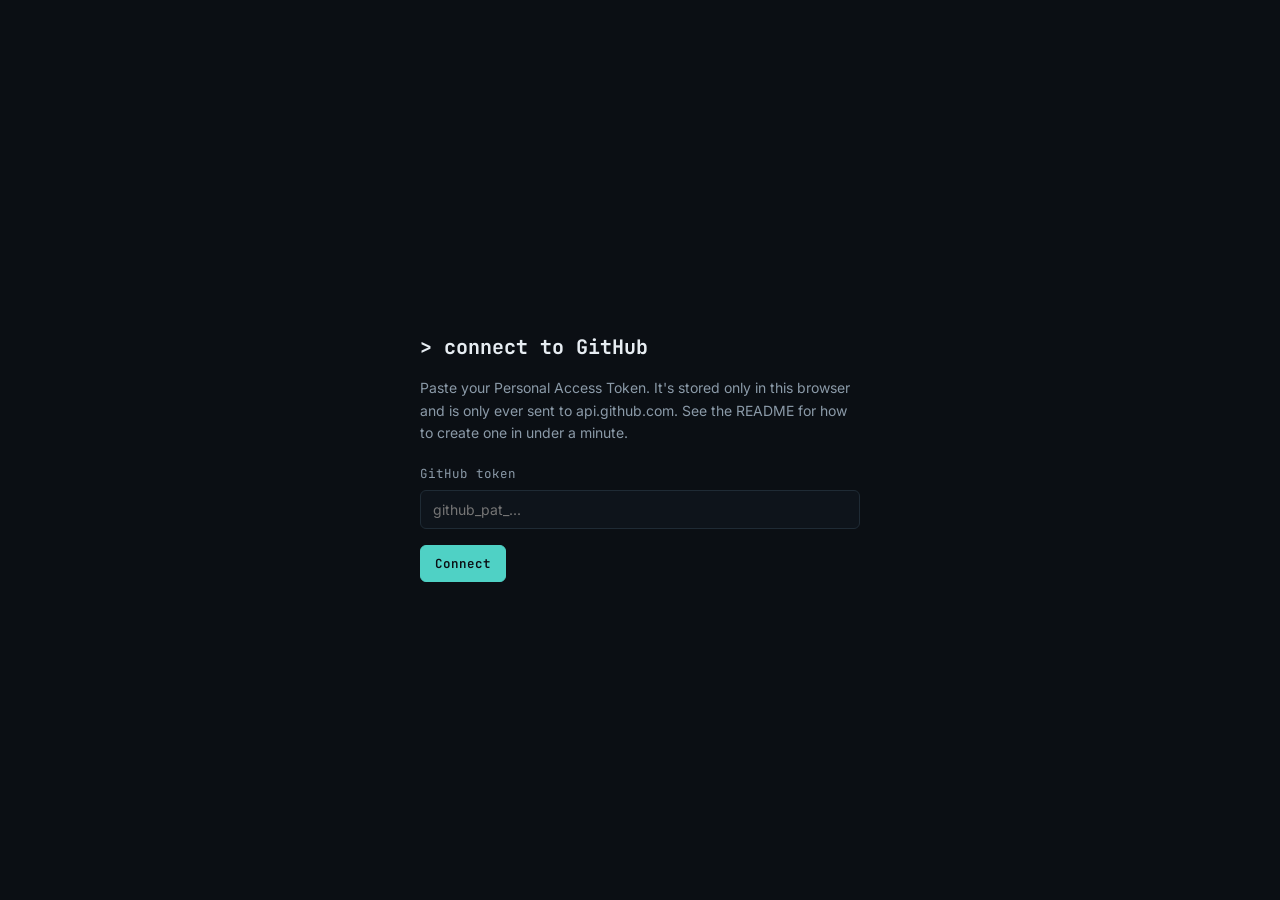
==== editor.html @ ce43185f "Add files via upload" ====
<!DOCTYPE html>
<html lang="en">
<head>
<meta charset="UTF-8">
<meta name="viewport" content="width=device-width, initial-scale=1.0">
<title>Editor — Portfolio</title>
<meta name="robots" content="noindex, nofollow">
<link rel="stylesheet" href="assets/css/themes.css">
<link rel="stylesheet" href="assets/css/style.css">
</head>
<body>

<div class="editor-bar" id="editor-bar" style="display:none;">
  <div class="left">
    <strong>editor mode</strong>
    <span class="status-pill saved" id="status-pill">saved</span>
  </div>
  <div class="right">
    <button class="btn" id="preview-btn">Preview</button>
    <button class="btn" id="save-btn">Save Changes</button>
    <button class="btn primary" id="deploy-btn">Deploy</button>
    <button class="btn" id="logout-btn" title="Disconnect GitHub">⏻</button>
  </div>
</div>

<div id="gate" class="gate" style="display:none;"></div>
<div id="root" style="display:none;"></div>

<script src="assets/js/config.js"></script>
<script src="assets/js/github.js"></script>
<script src="assets/js/render.js"></script>
<script src="assets/js/editor.js"></script>
</body>
</html>
---- assets/css/themes.css ----
/* ===========================================================
   THEMES — each theme is just a set of CSS variables.
   To add a new template later, add a new [data-theme="..."] block
   here — the HTML/layout never has to change.
   =========================================================== */

:root,
[data-theme="console-teal"] {
  --bg:        #0b0f14;
  --panel:     #111820;
  --panel-2:   #0e141b;
  --line:      #1f2b35;
  --text:      #e7edf2;
  --muted:     #8b9aa8;
  --accent:    #4fd1c5;
  --accent-2:  #f0b429;
  --danger:    #ef6a6a;
  --font-mono: 'JetBrains Mono', ui-monospace, SFMono-Regular, Menlo, monospace;
  --font-sans: 'Inter', -apple-system, BlinkMacSystemFont, 'Segoe UI', sans-serif;
}

[data-theme="console-amber"] {
  --bg:        #0c0a08;
  --panel:     #161109;
  --panel-2:   #120e08;
  --line:      #2c2013;
  --text:      #f3ece0;
  --muted:     #a89a84;
  --accent:    #f0b429;
  --accent-2:  #4fd1c5;
  --danger:    #ef6a6a;
  --font-mono: 'JetBrains Mono', ui-monospace, SFMono-Regular, Menlo, monospace;
  --font-sans: 'Inter', -apple-system, BlinkMacSystemFont, 'Segoe UI', sans-serif;
}

[data-theme="daylight-slate"] {
  --bg:        #f5f6f8;
  --panel:     #ffffff;
  --panel-2:   #eef1f4;
  --line:      #dde2e7;
  --text:      #1a2027;
  --muted:     #5b6672;
  --accent:    #0e7c86;
  --accent-2:  #c2540a;
  --danger:    #c0392b;
  --font-mono: 'JetBrains Mono', ui-monospace, SFMono-Regular, Menlo, monospace;
  --font-sans: 'Inter', -apple-system, BlinkMacSystemFont, 'Segoe UI', sans-serif;
}
---- assets/css/style.css ----
@import url('https://fonts.googleapis.com/css2?family=Inter:wght@400;500;600&family=JetBrains+Mono:wght@400;500;700&display=swap');

* { box-sizing: border-box; }
html { scroll-behavior: smooth; }
body {
  margin: 0;
  background: var(--bg);
  color: var(--text);
  font-family: var(--font-sans);
  font-size: 16px;
  line-height: 1.6;
  -webkit-font-smoothing: antialiased;
}
::selection { background: var(--accent); color: var(--bg); }
a { color: var(--accent); text-decoration: none; }
a:hover { text-decoration: underline; }
img { max-width: 100%; display: block; }
button { font-family: inherit; }

.blink { animation: blink 1.1s steps(1) infinite; }
@keyframes blink { 50% { opacity: 0; } }
@media (prefers-reduced-motion: reduce) {
  .blink { animation: none; }
  html { scroll-behavior: auto; }
}

/* ---------- shell ---------- */
.app-shell {
  display: grid;
  grid-template-columns: 280px 1fr;
  min-height: 100vh;
}
@media (max-width: 860px) {
  .app-shell { grid-template-columns: 1fr; }
}

/* ---------- sidebar ---------- */
.sidebar {
  position: sticky;
  top: 0;
  height: 100vh;
  padding: 32px 24px;
  border-right: 1px solid var(--line);
  background: var(--panel-2);
  display: flex;
  flex-direction: column;
  gap: 28px;
  overflow-y: auto;
}
@media (max-width: 860px) {
  .sidebar { position: relative; height: auto; border-right: none; border-bottom: 1px solid var(--line); }
}

.identity { display: flex; align-items: center; gap: 14px; }
.avatar-wrap {
  position: relative;
  width: 56px; height: 56px;
  border-radius: 10px;
  overflow: hidden;
  border: 1px solid var(--line);
  background: var(--panel);
  flex: none;
}
.avatar-wrap img { width: 100%; height: 100%; object-fit: cover; }
.identity-text .name { font-weight: 600; font-size: 15px; }
.identity-text .role { color: var(--muted); font-size: 12.5px; font-family: var(--font-mono); }

.status-line {
  font-family: var(--font-mono);
  font-size: 12px;
  color: var(--accent);
  display: flex;
  align-items: center;
  gap: 6px;
}
.status-dot { width: 6px; height: 6px; border-radius: 50%; background: var(--accent); }

.nav-tree { display: flex; flex-direction: column; gap: 2px; font-family: var(--font-mono); font-size: 13.5px; }
.nav-tree a {
  color: var(--muted);
  padding: 7px 10px;
  border-radius: 6px;
  display: flex;
  align-items: center;
  justify-content: space-between;
  gap: 8px;
}
.nav-tree a:hover { color: var(--text); background: var(--panel); text-decoration: none; }
.nav-tree a.active { color: var(--accent); background: var(--panel); }

.sidebar-contact { display: flex; flex-direction: column; gap: 6px; font-size: 13px; color: var(--muted); margin-top: auto; }
.sidebar-contact a { color: var(--muted); }
.sidebar-contact a:hover { color: var(--accent); }

.theme-picker { display: flex; gap: 8px; align-items: center; font-family: var(--font-mono); font-size: 11px; color: var(--muted); }
.theme-picker button {
  width: 18px; height: 18px; border-radius: 50%; border: 2px solid var(--line); cursor: pointer; padding: 0;
}
.theme-picker button[data-theme-btn="console-teal"] { background: #4fd1c5; }
.theme-picker button[data-theme-btn="console-amber"] { background: #f0b429; }
.theme-picker button[data-theme-btn="daylight-slate"] { background: #eef1f4; }
.theme-picker button.active { border-color: var(--text); }

/* ---------- main ---------- */
main { padding: 56px 48px 100px; max-width: 900px; }
@media (max-width: 860px) { main { padding: 36px 20px 80px; } }

.hero { margin-bottom: 72px; }
.boot { font-family: var(--font-mono); font-size: 13px; color: var(--muted); margin-bottom: 18px; min-height: 60px; }
.boot .line { display: block; }
.boot .prompt { color: var(--accent); }
.hero h1 {
  font-family: var(--font-mono);
  font-size: clamp(28px, 4vw, 40px);
  font-weight: 700;
  margin: 0 0 14px;
  letter-spacing: -0.01em;
}
.hero .summary { color: var(--muted); max-width: 62ch; font-size: 16.5px; }

section.block { margin-bottom: 64px; scroll-margin-top: 24px; position: relative; }
section.block h2 {
  font-family: var(--font-mono);
  font-size: 20px;
  color: var(--text);
  margin: 0 0 22px;
  padding-bottom: 10px;
  border-bottom: 1px solid var(--line);
  display: flex;
  align-items: center;
  justify-content: space-between;
}
section.block h2 .path { color: var(--accent); }

/* ---------- skills ---------- */
.skill-group { margin-bottom: 18px; }
.skill-group .cat { font-family: var(--font-mono); font-size: 12.5px; color: var(--muted); margin-bottom: 8px; }
.tag-row { display: flex; flex-wrap: wrap; gap: 8px; }
.tag {
  font-family: var(--font-mono);
  font-size: 12.5px;
  padding: 5px 10px;
  border: 1px solid var(--line);
  border-radius: 5px;
  color: var(--text);
  background: var(--panel);
}

/* ---------- experience ---------- */
.entry {
  position: relative;
  padding: 20px 22px;
  border: 1px solid var(--line);
  border-left: 2px solid var(--accent);
  border-radius: 8px;
  background: var(--panel);
  margin-bottom: 18px;
}
.entry-head { display: flex; justify-content: space-between; gap: 16px; flex-wrap: wrap; margin-bottom: 10px; }
.entry-head .org { font-weight: 600; font-size: 15.5px; }
.entry-head .title { color: var(--accent); font-size: 13.5px; font-family: var(--font-mono); }
.entry-head .dates { color: var(--muted); font-size: 12.5px; font-family: var(--font-mono); white-space: nowrap; }
.entry ul { margin: 0; padding-left: 0; list-style: none; }
.entry li { position: relative; padding-left: 18px; margin-bottom: 8px; color: var(--muted); font-size: 14.5px; }
.entry li::before { content: "›"; position: absolute; left: 0; color: var(--accent); font-family: var(--font-mono); }

/* ---------- projects ---------- */
.project-grid { display: grid; grid-template-columns: repeat(auto-fill, minmax(240px, 1fr)); gap: 16px; }
.project-card {
  border: 1px solid var(--line);
  border-radius: 8px;
  background: var(--panel);
  overflow: hidden;
  position: relative;
  display: flex;
  flex-direction: column;
}
.project-card .thumb { aspect-ratio: 16/9; background: var(--panel-2); display: flex; align-items: center; justify-content: center; color: var(--muted); font-family: var(--font-mono); font-size: 12px; }
.project-card .thumb img { width: 100%; height: 100%; object-fit: cover; }
.project-card .body { padding: 14px 16px 16px; }
.project-card .p-title { font-weight: 600; font-size: 14.5px; margin-bottom: 6px; }
.project-card .p-desc { color: var(--muted); font-size: 13.5px; margin-bottom: 10px; }
.project-card .p-link { font-family: var(--font-mono); font-size: 12.5px; }
.empty-state {
  border: 1px dashed var(--line);
  border-radius: 8px;
  padding: 32px 20px;
  text-align: center;
  color: var(--muted);
  font-family: var(--font-mono);
  font-size: 13.5px;
}

/* ---------- certifications / education ---------- */
.badge-row { display: flex; flex-wrap: wrap; gap: 10px; }
.badge {
  border: 1px solid var(--line);
  background: var(--panel);
  padding: 10px 14px;
  border-radius: 8px;
  font-size: 13.5px;
  display: flex;
  align-items: center;
  gap: 8px;
}
.badge .dot { width: 6px; height: 6px; border-radius: 50%; background: var(--accent-2); }

.edu-item { padding: 14px 0; border-bottom: 1px solid var(--line); }
.edu-item:last-child { border-bottom: none; }
.edu-item .school { font-weight: 600; font-size: 14.5px; }
.edu-item .degree { color: var(--muted); font-size: 13.5px; }
.edu-item .years { font-family: var(--font-mono); font-size: 12px; color: var(--muted); }

/* ---------- contact / footer ---------- */
.contact-block { display: flex; flex-wrap: wrap; gap: 14px; }
.contact-pill {
  border: 1px solid var(--line);
  border-radius: 8px;
  padding: 12px 16px;
  font-size: 13.5px;
  background: var(--panel);
  display: flex;
  align-items: center;
  gap: 10px;
}
footer { padding: 30px 48px; color: var(--muted); font-size: 12.5px; font-family: var(--font-mono); border-top: 1px solid var(--line); }

/* =========================================================
   EDIT MODE — only present on editor.html
   ========================================================= */
[data-editable="true"] .editable-target { position: relative; }

.edit-fab {
  position: absolute;
  top: -10px;
  right: -10px;
  width: 30px; height: 30px;
  border-radius: 50%;
  border: 1px solid var(--line);
  background: var(--panel);
  color: var(--accent);
  display: flex; align-items: center; justify-content: center;
  cursor: pointer;
  font-size: 16px;
  line-height: 1;
  z-index: 5;
  box-shadow: 0 2px 8px rgba(0,0,0,0.35);
}
.edit-fab:hover { background: var(--accent); color: var(--bg); }

.section-add-btn {
  position: absolute;
  top: 0; right: 0;
  width: 26px; height: 26px;
  border-radius: 6px;
  border: 1px solid var(--line);
  background: var(--panel);
  color: var(--accent);
  cursor: pointer;
  font-size: 15px;
}
.section-add-btn:hover { background: var(--accent); color: var(--bg); }

.avatar-wrap .edit-fab { top: auto; bottom: -6px; right: -6px; width: 24px; height: 24px; font-size: 12px; }

.add-section-row { display: flex; justify-content: center; margin: 40px 0; }
.add-section-btn {
  font-family: var(--font-mono);
  font-size: 13px;
  color: var(--accent);
  background: var(--panel);
  border: 1px dashed var(--accent);
  border-radius: 8px;
  padding: 12px 20px;
  cursor: pointer;
}
.add-section-btn:hover { background: var(--accent); color: var(--bg); }

/* editor top bar */
.editor-bar {
  position: sticky; top: 0; z-index: 20;
  display: flex; align-items: center; justify-content: space-between;
  gap: 12px;
  padding: 12px 20px;
  background: var(--panel-2);
  border-bottom: 1px solid var(--line);
  font-family: var(--font-mono);
  font-size: 13px;
}
.editor-bar .left { display: flex; align-items: center; gap: 10px; color: var(--muted); }
.editor-bar .right { display: flex; align-items: center; gap: 10px; }
.btn {
  font-family: var(--font-mono);
  font-size: 12.5px;
  padding: 9px 14px;
  border-radius: 6px;
  border: 1px solid var(--line);
  background: var(--panel);
  color: var(--text);
  cursor: pointer;
}
.btn:hover { border-color: var(--accent); color: var(--accent); }
.btn.primary { background: var(--accent); color: var(--bg); border-color: var(--accent); font-weight: 600; }
.btn.primary:hover { opacity: 0.85; }
.btn.danger { border-color: var(--danger); color: var(--danger); }
.btn:disabled { opacity: 0.5; cursor: not-allowed; }
.status-pill { font-size: 11.5px; padding: 4px 9px; border-radius: 20px; border: 1px solid var(--line); color: var(--muted); }
.status-pill.saved { color: var(--accent); border-color: var(--accent); }
.status-pill.dirty { color: var(--accent-2); border-color: var(--accent-2); }

/* modal */
.modal-overlay {
  position: fixed; inset: 0; background: rgba(0,0,0,0.6);
  display: flex; align-items: center; justify-content: center;
  z-index: 100; padding: 20px;
}
.modal {
  background: var(--panel); border: 1px solid var(--line); border-radius: 12px;
  width: 100%; max-width: 520px; max-height: 86vh; overflow-y: auto;
  padding: 26px;
}
.modal h3 { font-family: var(--font-mono); font-size: 16px; margin: 0 0 18px; }
.field { margin-bottom: 14px; }
.field label { display: block; font-size: 12.5px; color: var(--muted); margin-bottom: 6px; font-family: var(--font-mono); }
.field input, .field textarea, .field select {
  width: 100%; padding: 10px 12px; border-radius: 6px; border: 1px solid var(--line);
  background: var(--panel-2); color: var(--text); font-family: var(--font-sans); font-size: 14px;
}
.field textarea { min-height: 90px; resize: vertical; }
.modal-actions { display: flex; justify-content: flex-end; gap: 10px; margin-top: 18px; }
.bullet-row { display: flex; gap: 8px; margin-bottom: 8px; }
.bullet-row input { flex: 1; }
.bullet-row button { flex: none; }
.small-add { font-family: var(--font-mono); font-size: 12px; color: var(--accent); background: none; border: 1px dashed var(--line); border-radius: 6px; padding: 6px 10px; cursor: pointer; }

/* token gate */
.gate {
  min-height: 100vh; display: flex; align-items: center; justify-content: center; padding: 24px;
}
.gate-box { max-width: 440px; width: 100%; }
.gate-box h1 { font-family: var(--font-mono); font-size: 20px; margin-bottom: 8px; }
.gate-box p { color: var(--muted); font-size: 14px; margin-bottom: 20px; }
.gate-box .field { margin-bottom: 16px; }
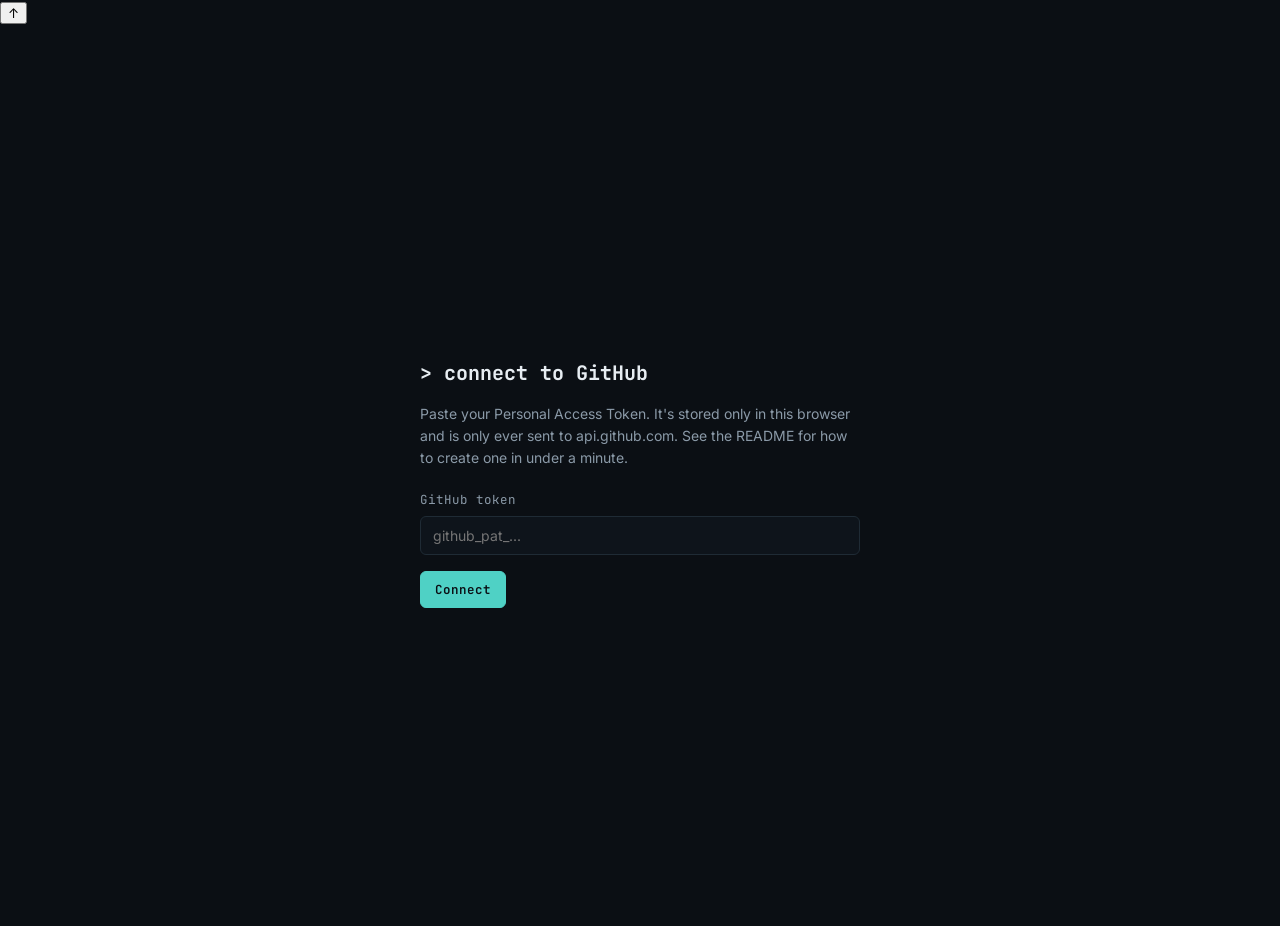
==== commit 53417e44: "Add files via upload" ====
--- a/editor.html
+++ b/editor.html
@@ -23,6 +23,8 @@
   </div>
 </div>
 
+<div id="scroll-progress"></div>
+<button id="back-to-top" aria-label="Back to top">↑</button>
 <div id="gate" class="gate" style="display:none;"></div>
 <div id="root" style="display:none;"></div>
 
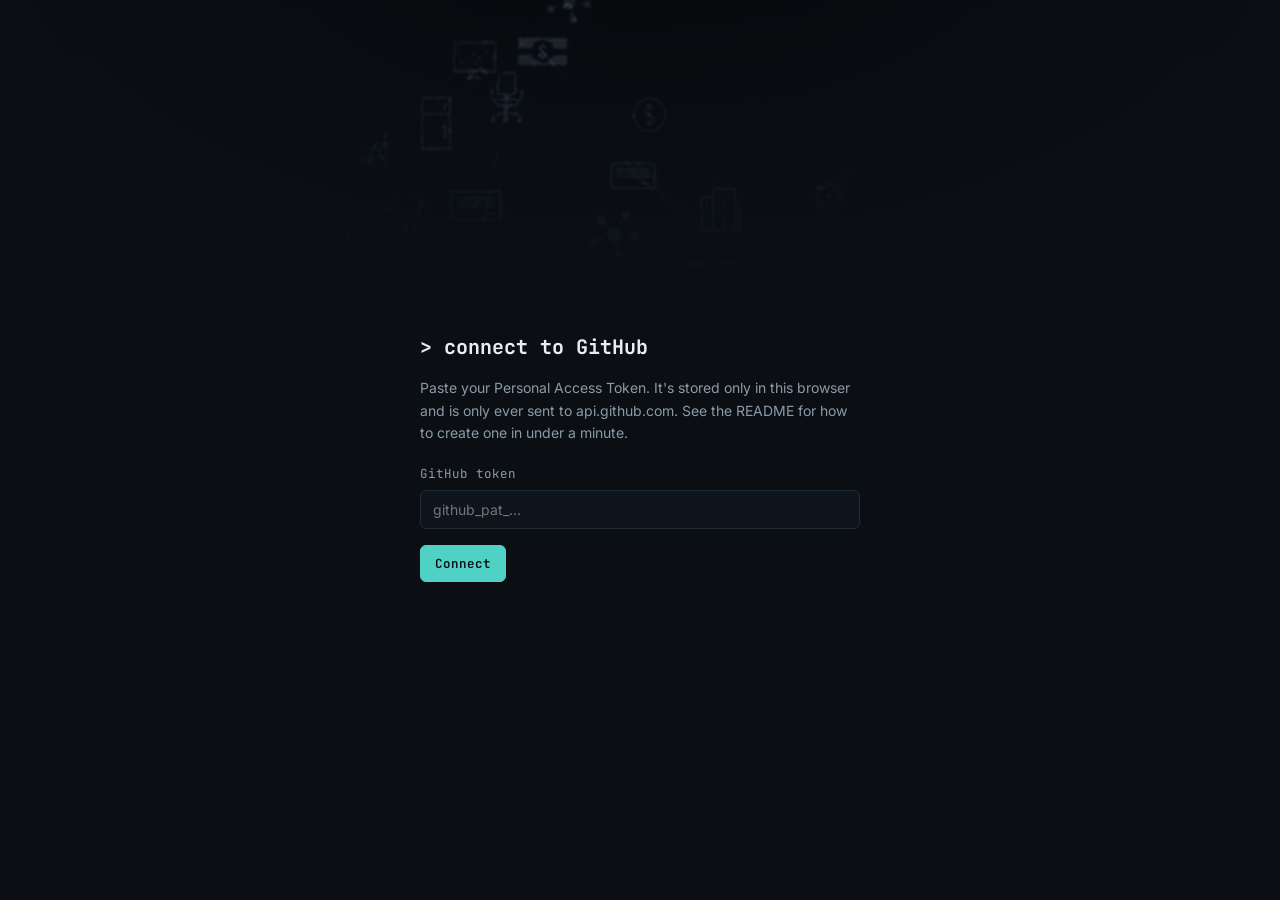
==== commit ab6d5fc9: "Add files via upload" ====
--- a/editor.html
+++ b/editor.html
@@ -9,6 +9,11 @@
 <link rel="stylesheet" href="assets/css/style.css">
 </head>
 <body>
+<video class="site-bg" autoplay muted loop playsinline>
+  <source src="assets/media/back.webm" type="video/webm">
+  <source src="assets/media/back.mp4" type="video/mp4">
+</video>
+<div class="site-bg-overlay"></div>
 
 <div class="editor-bar" id="editor-bar" style="display:none;">
   <div class="left">
@@ -24,6 +29,8 @@
 </div>
 
 <div id="scroll-progress"></div>
+<button id="menu-toggle" aria-label="Open menu">☰</button>
+<div id="sidebar-backdrop"></div>
 <button id="back-to-top" aria-label="Back to top">↑</button>
 <div id="gate" class="gate" style="display:none;"></div>
 <div id="root" style="display:none;"></div>
--- a/assets/css/style.css
+++ b/assets/css/style.css
@@ -4,13 +4,26 @@
 html { scroll-behavior: smooth; }
 body {
   margin: 0;
-  background: var(--bg);
+  background: transparent;
   color: var(--text);
   font-family: var(--font-sans);
   font-size: 16px;
   line-height: 1.6;
   -webkit-font-smoothing: antialiased;
 }
+html { background: var(--bg); }
+
+/* ---------- space background ---------- */
+.site-bg {
+  position: fixed; inset: 0; width: 100%; height: 100%;
+  object-fit: cover; z-index: -2; filter: brightness(0.6) saturate(1.15);
+}
+.site-bg-overlay {
+  position: fixed; inset: 0; z-index: -1; pointer-events: none;
+  background:
+    radial-gradient(ellipse 80% 60% at 50% -10%, transparent, var(--bg) 70%),
+    linear-gradient(180deg, color-mix(in srgb, var(--bg) 55%, transparent) 0%, var(--bg) 85%);
+}
 ::selection { background: var(--accent); color: var(--bg); }
 a { color: var(--accent); text-decoration: none; }
 a:hover { text-decoration: underline; }
@@ -23,6 +36,44 @@
   .blink { animation: none; }
   html { scroll-behavior: auto; }
 }
+
+.icon { width: 16px; height: 16px; flex: none; }
+
+/* ---------- scroll progress + back to top ---------- */
+#scroll-progress {
+  position: fixed; top: 0; left: 0; height: 3px; width: 0%;
+  background: var(--accent); z-index: 200; transition: width 0.1s linear;
+}
+#back-to-top {
+  position: fixed; bottom: 24px; right: 24px; width: 42px; height: 42px;
+  border-radius: 50%; border: 1px solid var(--line); background: var(--panel);
+  color: var(--accent); font-size: 18px; cursor: pointer;
+  opacity: 0; pointer-events: none; transform: translateY(10px);
+  transition: opacity 0.25s ease, transform 0.25s ease, background 0.2s;
+  z-index: 150; box-shadow: 0 4px 14px rgba(0,0,0,0.35);
+}
+#back-to-top.show { opacity: 1; pointer-events: auto; transform: translateY(0); }
+#back-to-top:hover { background: var(--accent); color: var(--bg); }
+@media (prefers-reduced-motion: reduce) { #back-to-top { transition: opacity 0.1s; } }
+
+/* ---------- scroll reveal ---------- */
+.reveal { opacity: 0; transform: translateY(18px); transition: opacity 0.6s ease, transform 0.6s ease; }
+.reveal.in-view { opacity: 1; transform: translateY(0); }
+@media (prefers-reduced-motion: reduce) { .reveal { transition: none; opacity: 1; transform: none; } }
+
+/* ---------- hover lift / glow ---------- */
+.entry, .project-card, .badge {
+  transition: transform 0.2s ease, box-shadow 0.2s ease, border-color 0.2s ease;
+}
+.entry:hover, .project-card:hover, .badge:hover {
+  transform: translateY(-3px);
+  border-color: var(--accent);
+  box-shadow: 0 10px 26px -12px color-mix(in srgb, var(--accent) 55%, transparent);
+}
+.tag { transition: transform 0.15s ease, border-color 0.15s ease, color 0.15s ease; }
+.tag:hover { transform: translateY(-2px); border-color: var(--accent); color: var(--accent); }
+.nav-tree a { transition: color 0.15s ease, background 0.15s ease, padding-left 0.15s ease; }
+.nav-tree a:hover { padding-left: 14px; }
 
 /* ---------- shell ---------- */
 .app-shell {
@@ -47,8 +98,30 @@
   gap: 28px;
   overflow-y: auto;
 }
+#menu-toggle {
+  display: none;
+  position: fixed; top: 14px; left: 14px; z-index: 210;
+  width: 42px; height: 42px; align-items: center; justify-content: center;
+  border-radius: 8px; border: 1px solid var(--line); background: var(--panel);
+  color: var(--accent); font-size: 19px; cursor: pointer;
+}
+#sidebar-backdrop {
+  display: none;
+  position: fixed; inset: 0; background: rgba(0,0,0,0.55);
+  z-index: 199; opacity: 0; pointer-events: none; transition: opacity 0.25s ease;
+}
+#sidebar-backdrop.show { opacity: 1; pointer-events: auto; }
 @media (max-width: 860px) {
-  .sidebar { position: relative; height: auto; border-right: none; border-bottom: 1px solid var(--line); }
+  .app-shell { grid-template-columns: 1fr; }
+  #menu-toggle { display: flex; }
+  #sidebar-backdrop { display: block; }
+  .sidebar {
+    position: fixed; top: 0; left: 0; height: 100vh; width: 80%; max-width: 300px;
+    transform: translateX(-100%); transition: transform 0.28s ease;
+    z-index: 200; box-shadow: 20px 0 45px rgba(0,0,0,0.45);
+  }
+  .sidebar.open { transform: translateX(0); }
+  main { padding-top: 84px; }
 }
 
 .identity { display: flex; align-items: center; gap: 14px; }
@@ -103,9 +176,17 @@
 
 /* ---------- main ---------- */
 main { padding: 56px 48px 100px; max-width: 900px; }
-@media (max-width: 860px) { main { padding: 36px 20px 80px; } }
-
-.hero { margin-bottom: 72px; }
+@media (max-width: 860px) { main { padding: 84px 20px 80px; } }
+
+.hero { margin-bottom: 72px; position: relative; }
+.hero-art { position: absolute; top: -20px; right: -10px; width: 280px; height: auto; opacity: 0.35; pointer-events: none; z-index: -1; }
+.hero-art .net-node { fill: var(--accent); }
+.hero-art .net-edge { stroke: var(--accent); stroke-width: 0.6; opacity: 0.5; }
+.hero-art .net-node:nth-child(odd) { animation: pulse-node 3.4s ease-in-out infinite; }
+.hero-art .net-node:nth-child(even) { animation: pulse-node 3.4s ease-in-out infinite 1.1s; }
+@keyframes pulse-node { 0%,100% { opacity: 1; r: 3.2; } 50% { opacity: 0.4; r: 4.4; } }
+@media (max-width: 860px) { .hero-art { display: none; } }
+@media (prefers-reduced-motion: reduce) { .hero-art .net-node { animation: none; } }
 .boot { font-family: var(--font-mono); font-size: 13px; color: var(--muted); margin-bottom: 18px; min-height: 60px; }
 .boot .line { display: block; }
 .boot .prompt { color: var(--accent); }
@@ -117,6 +198,11 @@
   letter-spacing: -0.01em;
 }
 .hero .summary { color: var(--muted); max-width: 62ch; font-size: 16.5px; }
+.typing-line {
+  font-family: var(--font-mono); font-size: 15px; color: var(--accent);
+  margin-top: 18px; min-height: 22px;
+}
+.typing-line .prompt { color: var(--muted); margin-right: 8px; }
 
 section.block { margin-bottom: 64px; scroll-margin-top: 24px; position: relative; }
 section.block h2 {
@@ -131,10 +217,13 @@
   justify-content: space-between;
 }
 section.block h2 .path { color: var(--accent); }
+section.block h2 span { display: flex; align-items: center; gap: 10px; }
+.h2-icon { color: var(--accent); width: 18px; height: 18px; }
 
 /* ---------- skills ---------- */
 .skill-group { margin-bottom: 18px; }
-.skill-group .cat { font-family: var(--font-mono); font-size: 12.5px; color: var(--muted); margin-bottom: 8px; }
+.skill-group .cat { font-family: var(--font-mono); font-size: 12.5px; color: var(--muted); margin-bottom: 8px; display: flex; align-items: center; gap: 7px; }
+.cat-icon { color: var(--accent-2); width: 14px; height: 14px; }
 .tag-row { display: flex; flex-wrap: wrap; gap: 8px; }
 .tag {
   font-family: var(--font-mono);
@@ -212,7 +301,7 @@
 .edu-item .years { font-family: var(--font-mono); font-size: 12px; color: var(--muted); }
 
 /* ---------- contact / footer ---------- */
-.contact-block { display: flex; flex-wrap: wrap; gap: 14px; }
+.contact-block { display: flex; flex-wrap: wrap; gap: 14px; justify-content: center; }
 .contact-pill {
   border: 1px solid var(--line);
   border-radius: 8px;
@@ -223,6 +312,28 @@
   align-items: center;
   gap: 10px;
 }
+.contact-form {
+  margin: 22px auto 0; max-width: 480px;
+  border: 1px solid var(--line); border-radius: 10px; background: var(--panel);
+  padding: 20px;
+}
+.contact-form .field { margin-bottom: 14px; }
+.contact-form label { display: block; font-size: 12.5px; color: var(--muted); margin-bottom: 6px; font-family: var(--font-mono); }
+.contact-form input, .contact-form textarea {
+  width: 100%; padding: 10px 12px; border-radius: 6px; border: 1px solid var(--line);
+  background: var(--panel-2); color: var(--text); font-family: var(--font-sans); font-size: 14px;
+  transition: border-color 0.15s ease;
+}
+.contact-form input:focus, .contact-form textarea:focus { outline: none; border-color: var(--accent); }
+.contact-form textarea { min-height: 100px; resize: vertical; }
+.contact-form button { width: 100%; }
+.form-success {
+  background: color-mix(in srgb, var(--accent) 15%, transparent);
+  border: 1px solid var(--accent); color: var(--accent);
+  padding: 10px 14px; border-radius: 6px; font-size: 13.5px; margin-bottom: 14px;
+  font-family: var(--font-mono);
+}
+
 footer { padding: 30px 48px; color: var(--muted); font-size: 12.5px; font-family: var(--font-mono); border-top: 1px solid var(--line); }
 
 /* =========================================================
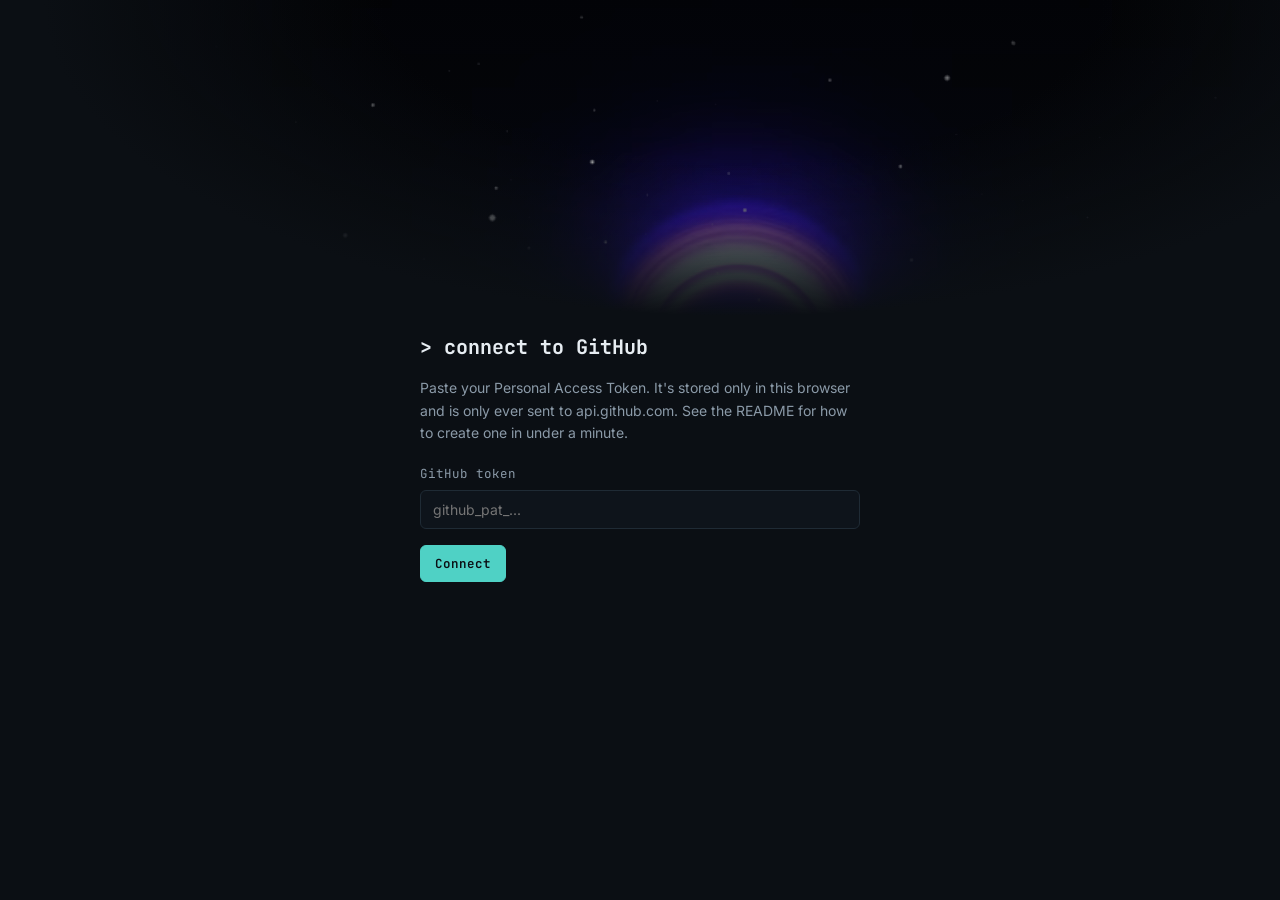
==== commit 9b6753b1: "Add files via upload" ====
--- a/editor.html
+++ b/editor.html
@@ -10,8 +10,12 @@
 </head>
 <body>
 <video class="site-bg" autoplay muted loop playsinline>
-  <source src="assets/media/back.webm" type="video/webm">
-  <source src="assets/media/back.mp4" type="video/mp4">
+  <source src="assets/media/galaxy.webm" type="video/webm">
+  <source src="assets/media/galaxy.mp4" type="video/mp4">
+</video>
+<video class="site-blackhole" autoplay muted loop playsinline>
+  <source src="assets/media/blackhole.webm" type="video/webm">
+  <source src="assets/media/blackhole.mp4" type="video/mp4">
 </video>
 <div class="site-bg-overlay"></div>
 
--- a/assets/css/style.css
+++ b/assets/css/style.css
@@ -16,13 +16,21 @@
 /* ---------- space background ---------- */
 .site-bg {
   position: fixed; inset: 0; width: 100%; height: 100%;
-  object-fit: cover; z-index: -2; filter: brightness(0.6) saturate(1.15);
+  object-fit: cover; z-index: -3; filter: brightness(1.1) contrast(1.15);
+}
+.site-blackhole {
+  position: fixed; top: -8%; left: 58%; transform: translateX(-50%);
+  width: min(1500px, 180%); z-index: -2;
+  mix-blend-mode: screen; opacity: 1; pointer-events: none;
+}
+@media (max-width: 860px) {
+  .site-blackhole { width: 300%; top: -3%; left: 50%; }
 }
 .site-bg-overlay {
   position: fixed; inset: 0; z-index: -1; pointer-events: none;
   background:
-    radial-gradient(ellipse 80% 60% at 50% -10%, transparent, var(--bg) 70%),
-    linear-gradient(180deg, color-mix(in srgb, var(--bg) 55%, transparent) 0%, var(--bg) 85%);
+    radial-gradient(ellipse 70% 45% at 58% 0%, transparent, transparent 40%, var(--bg) 78%),
+    linear-gradient(180deg, color-mix(in srgb, var(--bg) 20%, transparent) 0%, var(--bg) 90%);
 }
 ::selection { background: var(--accent); color: var(--bg); }
 a { color: var(--accent); text-decoration: none; }
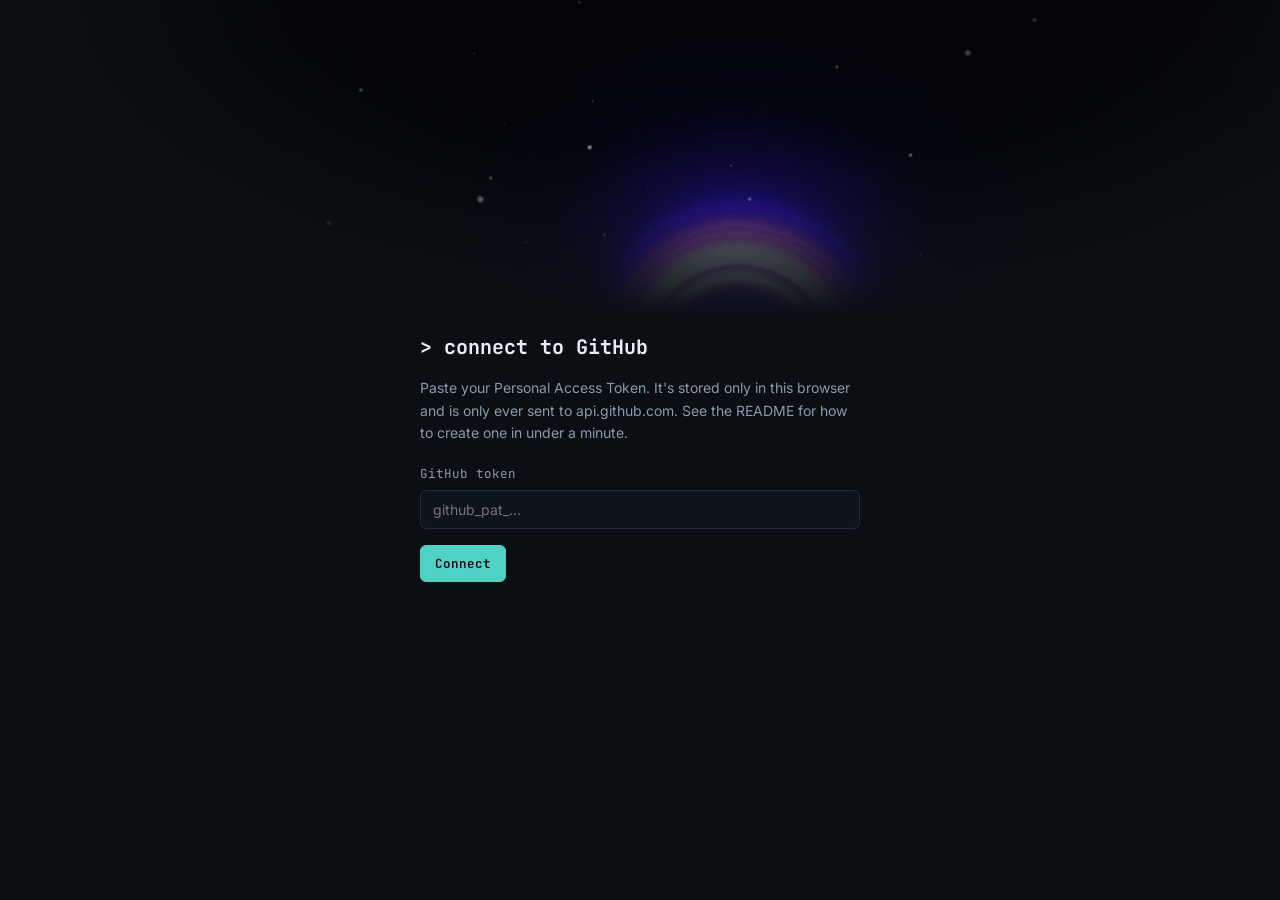
==== commit 5b431fb4: "Add files via upload" ====
--- a/editor.html
+++ b/editor.html
@@ -13,10 +13,12 @@
   <source src="assets/media/galaxy.webm" type="video/webm">
   <source src="assets/media/galaxy.mp4" type="video/mp4">
 </video>
-<video class="site-blackhole" autoplay muted loop playsinline>
-  <source src="assets/media/blackhole.webm" type="video/webm">
-  <source src="assets/media/blackhole.mp4" type="video/mp4">
-</video>
+<div class="site-blackhole-box">
+  <video autoplay muted loop playsinline>
+    <source src="assets/media/blackhole.webm" type="video/webm">
+    <source src="assets/media/blackhole.mp4" type="video/mp4">
+  </video>
+</div>
 <div class="site-bg-overlay"></div>
 
 <div class="editor-bar" id="editor-bar" style="display:none;">
--- a/assets/css/style.css
+++ b/assets/css/style.css
@@ -18,13 +18,14 @@
   position: fixed; inset: 0; width: 100%; height: 100%;
   object-fit: cover; z-index: -3; filter: brightness(1.1) contrast(1.15);
 }
-.site-blackhole {
+.site-blackhole-box {
   position: fixed; top: -8%; left: 58%; transform: translateX(-50%);
   width: min(1500px, 180%); z-index: -2;
-  mix-blend-mode: screen; opacity: 1; pointer-events: none;
-}
+  mix-blend-mode: lighten; pointer-events: none;
+}
+.site-blackhole-box video { width: 100%; display: block; }
 @media (max-width: 860px) {
-  .site-blackhole { width: 300%; top: -3%; left: 50%; }
+  .site-blackhole-box { width: 300%; top: -3%; left: 50%; }
 }
 .site-bg-overlay {
   position: fixed; inset: 0; z-index: -1; pointer-events: none;
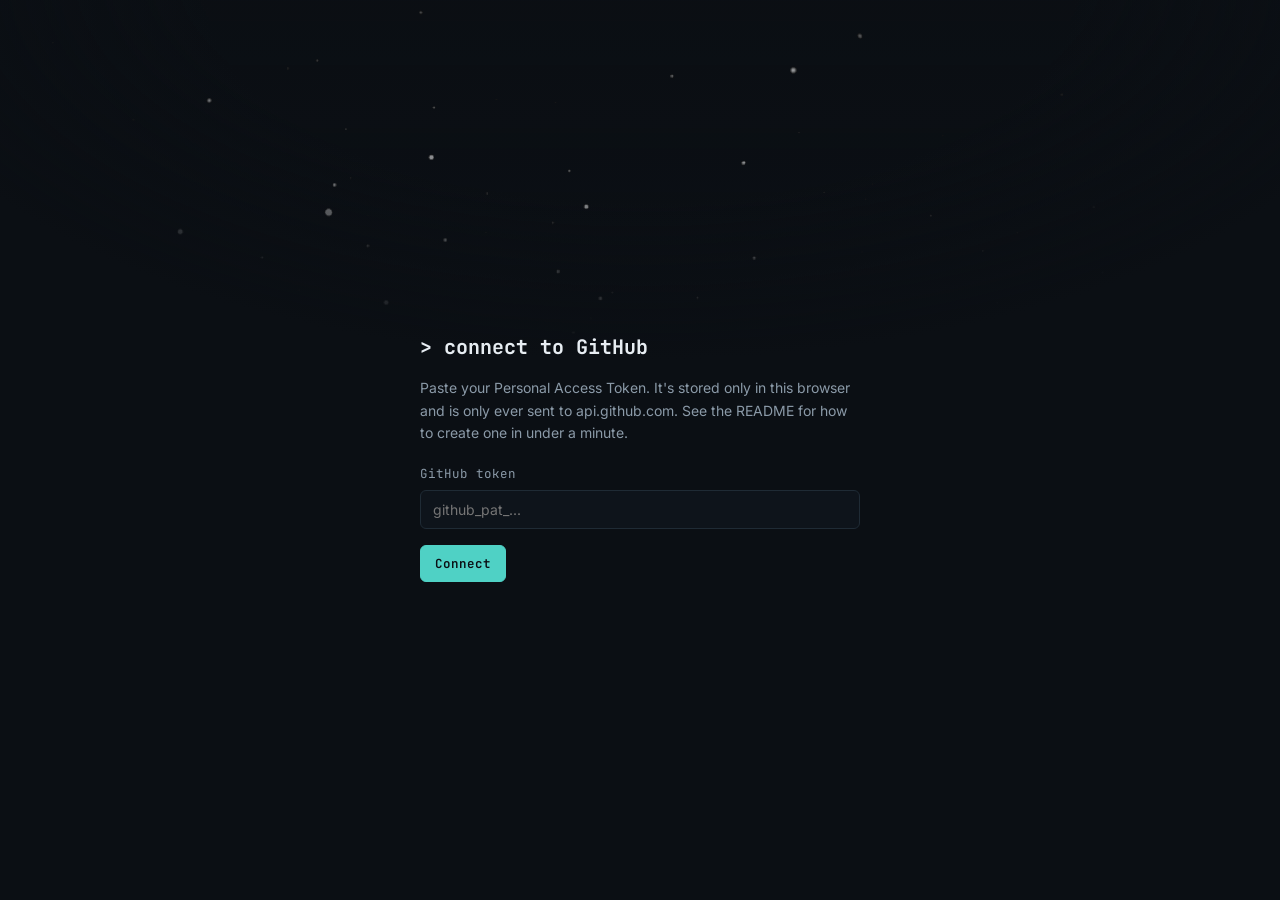
==== commit 37119ddb: "Add files via upload" ====
--- a/editor.html
+++ b/editor.html
@@ -13,12 +13,6 @@
   <source src="assets/media/galaxy.webm" type="video/webm">
   <source src="assets/media/galaxy.mp4" type="video/mp4">
 </video>
-<div class="site-blackhole-box">
-  <video autoplay muted loop playsinline>
-    <source src="assets/media/blackhole.webm" type="video/webm">
-    <source src="assets/media/blackhole.mp4" type="video/mp4">
-  </video>
-</div>
 <div class="site-bg-overlay"></div>
 
 <div class="editor-bar" id="editor-bar" style="display:none;">
--- a/assets/css/style.css
+++ b/assets/css/style.css
@@ -14,24 +14,27 @@
 html { background: var(--bg); }
 
 /* ---------- space background ---------- */
+/* ---------- space background (same technique as original portfolio) ---------- */
 .site-bg {
-  position: fixed; inset: 0; width: 100%; height: 100%;
-  object-fit: cover; z-index: -3; filter: brightness(1.1) contrast(1.15);
-}
-.site-blackhole-box {
-  position: fixed; top: -8%; left: 58%; transform: translateX(-50%);
-  width: min(1500px, 180%); z-index: -2;
-  mix-blend-mode: lighten; pointer-events: none;
-}
-.site-blackhole-box video { width: 100%; display: block; }
-@media (max-width: 860px) {
-  .site-blackhole-box { width: 300%; top: -3%; left: 50%; }
+  position: fixed;
+  right: 0;
+  bottom: 0;
+  z-index: -3;
+  mix-blend-mode: lighten;
+  pointer-events: none;
+  filter: brightness(1.9) contrast(1.2) saturate(1.1);
+}
+@media (max-aspect-ratio: 16/9) {
+  .site-bg { width: auto; height: 100%; }
+}
+@media (min-aspect-ratio: 16/9) {
+  .site-bg { width: 100%; height: auto; }
 }
 .site-bg-overlay {
   position: fixed; inset: 0; z-index: -1; pointer-events: none;
   background:
-    radial-gradient(ellipse 70% 45% at 58% 0%, transparent, transparent 40%, var(--bg) 78%),
-    linear-gradient(180deg, color-mix(in srgb, var(--bg) 20%, transparent) 0%, var(--bg) 90%);
+    radial-gradient(ellipse 75% 50% at 50% 0%, transparent, transparent 45%, var(--bg) 80%),
+    linear-gradient(180deg, color-mix(in srgb, var(--bg) 35%, transparent) 0%, var(--bg) 90%);
 }
 ::selection { background: var(--accent); color: var(--bg); }
 a { color: var(--accent); text-decoration: none; }
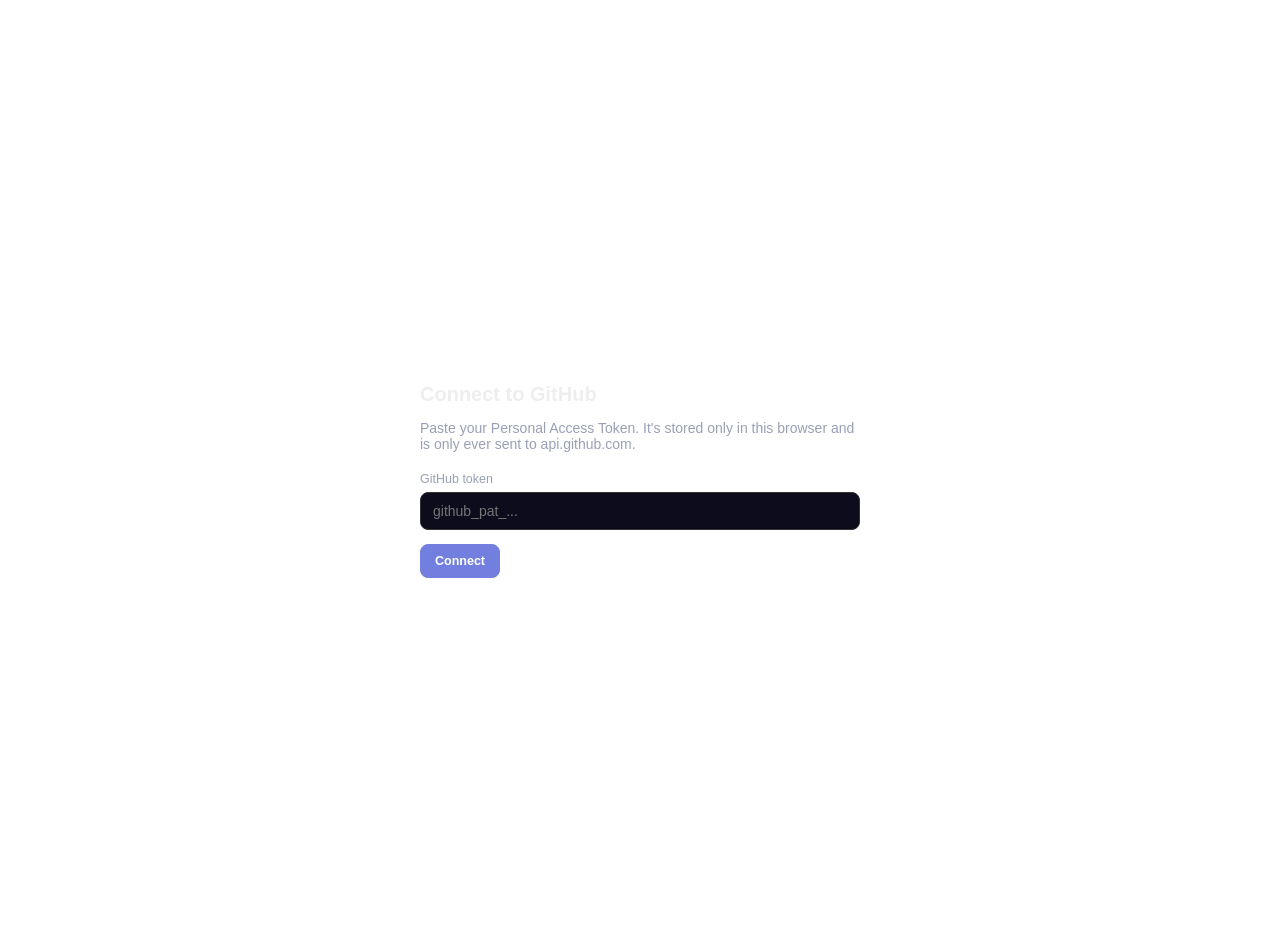
==== commit 7abddafe: "Add files via upload" ====
--- a/editor.html
+++ b/editor.html
@@ -5,33 +5,21 @@
 <meta name="viewport" content="width=device-width, initial-scale=1.0">
 <title>Editor — Portfolio</title>
 <meta name="robots" content="noindex, nofollow">
-<link rel="stylesheet" href="assets/css/themes.css">
 <link rel="stylesheet" href="assets/css/style.css">
+<link href='https://unpkg.com/boxicons@2.1.4/css/boxicons.min.css' rel='stylesheet'>
 </head>
 <body>
-<video class="site-bg" autoplay muted loop playsinline>
-  <source src="assets/media/galaxy.webm" type="video/webm">
-  <source src="assets/media/galaxy.mp4" type="video/mp4">
-</video>
-<div class="site-bg-overlay"></div>
-
 <div class="editor-bar" id="editor-bar" style="display:none;">
-  <div class="left">
-    <strong>editor mode</strong>
-    <span class="status-pill saved" id="status-pill">saved</span>
-  </div>
+  <div class="left"><strong>editor mode</strong><span class="status-pill saved" id="status-pill">saved</span></div>
   <div class="right">
     <button class="btn" id="preview-btn">Preview</button>
     <button class="btn" id="save-btn">Save Changes</button>
     <button class="btn primary" id="deploy-btn">Deploy</button>
-    <button class="btn" id="logout-btn" title="Disconnect GitHub">⏻</button>
+    <button class="btn" id="logout-btn" title="Disconnect GitHub">&#9211;</button>
   </div>
 </div>
-
 <div id="scroll-progress"></div>
-<button id="menu-toggle" aria-label="Open menu">☰</button>
-<div id="sidebar-backdrop"></div>
-<button id="back-to-top" aria-label="Back to top">↑</button>
+<button id="back-to-top" aria-label="Back to top">&#8593;</button>
 <div id="gate" class="gate" style="display:none;"></div>
 <div id="root" style="display:none;"></div>
 
--- a/assets/css/style.css
+++ b/assets/css/style.css
@@ -1,466 +1,877 @@
-@import url('https://fonts.googleapis.com/css2?family=Inter:wght@400;500;600&family=JetBrains+Mono:wght@400;500;700&display=swap');
-
-* { box-sizing: border-box; }
-html { scroll-behavior: smooth; }
-body {
-  margin: 0;
-  background: transparent;
-  color: var(--text);
-  font-family: var(--font-sans);
-  font-size: 16px;
-  line-height: 1.6;
-  -webkit-font-smoothing: antialiased;
-}
-html { background: var(--bg); }
-
-/* ---------- space background ---------- */
-/* ---------- space background (same technique as original portfolio) ---------- */
-.site-bg {
-  position: fixed;
-  right: 0;
-  bottom: 0;
-  z-index: -3;
-  mix-blend-mode: lighten;
-  pointer-events: none;
-  filter: brightness(1.9) contrast(1.2) saturate(1.1);
-}
-@media (max-aspect-ratio: 16/9) {
-  .site-bg { width: auto; height: 100%; }
-}
-@media (min-aspect-ratio: 16/9) {
-  .site-bg { width: 100%; height: auto; }
-}
-.site-bg-overlay {
-  position: fixed; inset: 0; z-index: -1; pointer-events: none;
-  background:
-    radial-gradient(ellipse 75% 50% at 50% 0%, transparent, transparent 45%, var(--bg) 80%),
-    linear-gradient(180deg, color-mix(in srgb, var(--bg) 35%, transparent) 0%, var(--bg) 90%);
-}
-::selection { background: var(--accent); color: var(--bg); }
-a { color: var(--accent); text-decoration: none; }
-a:hover { text-decoration: underline; }
-img { max-width: 100%; display: block; }
-button { font-family: inherit; }
-
-.blink { animation: blink 1.1s steps(1) infinite; }
-@keyframes blink { 50% { opacity: 0; } }
-@media (prefers-reduced-motion: reduce) {
-  .blink { animation: none; }
-  html { scroll-behavior: auto; }
-}
-
-.icon { width: 16px; height: 16px; flex: none; }
-
-/* ---------- scroll progress + back to top ---------- */
-#scroll-progress {
-  position: fixed; top: 0; left: 0; height: 3px; width: 0%;
-  background: var(--accent); z-index: 200; transition: width 0.1s linear;
-}
-#back-to-top {
-  position: fixed; bottom: 24px; right: 24px; width: 42px; height: 42px;
-  border-radius: 50%; border: 1px solid var(--line); background: var(--panel);
-  color: var(--accent); font-size: 18px; cursor: pointer;
-  opacity: 0; pointer-events: none; transform: translateY(10px);
-  transition: opacity 0.25s ease, transform 0.25s ease, background 0.2s;
-  z-index: 150; box-shadow: 0 4px 14px rgba(0,0,0,0.35);
-}
-#back-to-top.show { opacity: 1; pointer-events: auto; transform: translateY(0); }
-#back-to-top:hover { background: var(--accent); color: var(--bg); }
-@media (prefers-reduced-motion: reduce) { #back-to-top { transition: opacity 0.1s; } }
-
-/* ---------- scroll reveal ---------- */
-.reveal { opacity: 0; transform: translateY(18px); transition: opacity 0.6s ease, transform 0.6s ease; }
-.reveal.in-view { opacity: 1; transform: translateY(0); }
-@media (prefers-reduced-motion: reduce) { .reveal { transition: none; opacity: 1; transform: none; } }
-
-/* ---------- hover lift / glow ---------- */
-.entry, .project-card, .badge {
-  transition: transform 0.2s ease, box-shadow 0.2s ease, border-color 0.2s ease;
-}
-.entry:hover, .project-card:hover, .badge:hover {
-  transform: translateY(-3px);
-  border-color: var(--accent);
-  box-shadow: 0 10px 26px -12px color-mix(in srgb, var(--accent) 55%, transparent);
-}
-.tag { transition: transform 0.15s ease, border-color 0.15s ease, color 0.15s ease; }
-.tag:hover { transform: translateY(-2px); border-color: var(--accent); color: var(--accent); }
-.nav-tree a { transition: color 0.15s ease, background 0.15s ease, padding-left 0.15s ease; }
-.nav-tree a:hover { padding-left: 14px; }
-
-/* ---------- shell ---------- */
-.app-shell {
-  display: grid;
-  grid-template-columns: 280px 1fr;
-  min-height: 100vh;
-}
-@media (max-width: 860px) {
-  .app-shell { grid-template-columns: 1fr; }
-}
-
-/* ---------- sidebar ---------- */
-.sidebar {
-  position: sticky;
-  top: 0;
-  height: 100vh;
-  padding: 32px 24px;
-  border-right: 1px solid var(--line);
-  background: var(--panel-2);
-  display: flex;
-  flex-direction: column;
-  gap: 28px;
-  overflow-y: auto;
-}
-#menu-toggle {
-  display: none;
-  position: fixed; top: 14px; left: 14px; z-index: 210;
-  width: 42px; height: 42px; align-items: center; justify-content: center;
-  border-radius: 8px; border: 1px solid var(--line); background: var(--panel);
-  color: var(--accent); font-size: 19px; cursor: pointer;
-}
-#sidebar-backdrop {
-  display: none;
-  position: fixed; inset: 0; background: rgba(0,0,0,0.55);
-  z-index: 199; opacity: 0; pointer-events: none; transition: opacity 0.25s ease;
-}
-#sidebar-backdrop.show { opacity: 1; pointer-events: auto; }
-@media (max-width: 860px) {
-  .app-shell { grid-template-columns: 1fr; }
-  #menu-toggle { display: flex; }
-  #sidebar-backdrop { display: block; }
-  .sidebar {
-    position: fixed; top: 0; left: 0; height: 100vh; width: 80%; max-width: 300px;
-    transform: translateX(-100%); transition: transform 0.28s ease;
-    z-index: 200; box-shadow: 20px 0 45px rgba(0,0,0,0.45);
-  }
-  .sidebar.open { transform: translateX(0); }
-  main { padding-top: 84px; }
-}
-
-.identity { display: flex; align-items: center; gap: 14px; }
-.avatar-wrap {
-  position: relative;
-  width: 56px; height: 56px;
-  border-radius: 10px;
-  overflow: hidden;
-  border: 1px solid var(--line);
-  background: var(--panel);
-  flex: none;
-}
-.avatar-wrap img { width: 100%; height: 100%; object-fit: cover; }
-.identity-text .name { font-weight: 600; font-size: 15px; }
-.identity-text .role { color: var(--muted); font-size: 12.5px; font-family: var(--font-mono); }
-
-.status-line {
-  font-family: var(--font-mono);
-  font-size: 12px;
-  color: var(--accent);
-  display: flex;
-  align-items: center;
-  gap: 6px;
-}
-.status-dot { width: 6px; height: 6px; border-radius: 50%; background: var(--accent); }
-
-.nav-tree { display: flex; flex-direction: column; gap: 2px; font-family: var(--font-mono); font-size: 13.5px; }
-.nav-tree a {
-  color: var(--muted);
-  padding: 7px 10px;
-  border-radius: 6px;
-  display: flex;
-  align-items: center;
-  justify-content: space-between;
-  gap: 8px;
-}
-.nav-tree a:hover { color: var(--text); background: var(--panel); text-decoration: none; }
-.nav-tree a.active { color: var(--accent); background: var(--panel); }
-
-.sidebar-contact { display: flex; flex-direction: column; gap: 6px; font-size: 13px; color: var(--muted); margin-top: auto; }
-.sidebar-contact a { color: var(--muted); }
-.sidebar-contact a:hover { color: var(--accent); }
-
-.theme-picker { display: flex; gap: 8px; align-items: center; font-family: var(--font-mono); font-size: 11px; color: var(--muted); }
-.theme-picker button {
-  width: 18px; height: 18px; border-radius: 50%; border: 2px solid var(--line); cursor: pointer; padding: 0;
-}
-.theme-picker button[data-theme-btn="console-teal"] { background: #4fd1c5; }
-.theme-picker button[data-theme-btn="console-amber"] { background: #f0b429; }
-.theme-picker button[data-theme-btn="daylight-slate"] { background: #eef1f4; }
-.theme-picker button.active { border-color: var(--text); }
-
-/* ---------- main ---------- */
-main { padding: 56px 48px 100px; max-width: 900px; }
-@media (max-width: 860px) { main { padding: 84px 20px 80px; } }
-
-.hero { margin-bottom: 72px; position: relative; }
-.hero-art { position: absolute; top: -20px; right: -10px; width: 280px; height: auto; opacity: 0.35; pointer-events: none; z-index: -1; }
-.hero-art .net-node { fill: var(--accent); }
-.hero-art .net-edge { stroke: var(--accent); stroke-width: 0.6; opacity: 0.5; }
-.hero-art .net-node:nth-child(odd) { animation: pulse-node 3.4s ease-in-out infinite; }
-.hero-art .net-node:nth-child(even) { animation: pulse-node 3.4s ease-in-out infinite 1.1s; }
-@keyframes pulse-node { 0%,100% { opacity: 1; r: 3.2; } 50% { opacity: 0.4; r: 4.4; } }
-@media (max-width: 860px) { .hero-art { display: none; } }
-@media (prefers-reduced-motion: reduce) { .hero-art .net-node { animation: none; } }
-.boot { font-family: var(--font-mono); font-size: 13px; color: var(--muted); margin-bottom: 18px; min-height: 60px; }
-.boot .line { display: block; }
-.boot .prompt { color: var(--accent); }
-.hero h1 {
-  font-family: var(--font-mono);
-  font-size: clamp(28px, 4vw, 40px);
-  font-weight: 700;
-  margin: 0 0 14px;
-  letter-spacing: -0.01em;
-}
-.hero .summary { color: var(--muted); max-width: 62ch; font-size: 16.5px; }
-.typing-line {
-  font-family: var(--font-mono); font-size: 15px; color: var(--accent);
-  margin-top: 18px; min-height: 22px;
-}
-.typing-line .prompt { color: var(--muted); margin-right: 8px; }
-
-section.block { margin-bottom: 64px; scroll-margin-top: 24px; position: relative; }
-section.block h2 {
-  font-family: var(--font-mono);
-  font-size: 20px;
-  color: var(--text);
-  margin: 0 0 22px;
-  padding-bottom: 10px;
-  border-bottom: 1px solid var(--line);
-  display: flex;
-  align-items: center;
-  justify-content: space-between;
-}
-section.block h2 .path { color: var(--accent); }
-section.block h2 span { display: flex; align-items: center; gap: 10px; }
-.h2-icon { color: var(--accent); width: 18px; height: 18px; }
-
-/* ---------- skills ---------- */
-.skill-group { margin-bottom: 18px; }
-.skill-group .cat { font-family: var(--font-mono); font-size: 12.5px; color: var(--muted); margin-bottom: 8px; display: flex; align-items: center; gap: 7px; }
-.cat-icon { color: var(--accent-2); width: 14px; height: 14px; }
-.tag-row { display: flex; flex-wrap: wrap; gap: 8px; }
-.tag {
-  font-family: var(--font-mono);
-  font-size: 12.5px;
-  padding: 5px 10px;
-  border: 1px solid var(--line);
-  border-radius: 5px;
-  color: var(--text);
-  background: var(--panel);
-}
-
-/* ---------- experience ---------- */
-.entry {
-  position: relative;
-  padding: 20px 22px;
-  border: 1px solid var(--line);
-  border-left: 2px solid var(--accent);
-  border-radius: 8px;
-  background: var(--panel);
-  margin-bottom: 18px;
-}
-.entry-head { display: flex; justify-content: space-between; gap: 16px; flex-wrap: wrap; margin-bottom: 10px; }
-.entry-head .org { font-weight: 600; font-size: 15.5px; }
-.entry-head .title { color: var(--accent); font-size: 13.5px; font-family: var(--font-mono); }
-.entry-head .dates { color: var(--muted); font-size: 12.5px; font-family: var(--font-mono); white-space: nowrap; }
-.entry ul { margin: 0; padding-left: 0; list-style: none; }
-.entry li { position: relative; padding-left: 18px; margin-bottom: 8px; color: var(--muted); font-size: 14.5px; }
-.entry li::before { content: "›"; position: absolute; left: 0; color: var(--accent); font-family: var(--font-mono); }
-
-/* ---------- projects ---------- */
-.project-grid { display: grid; grid-template-columns: repeat(auto-fill, minmax(240px, 1fr)); gap: 16px; }
-.project-card {
-  border: 1px solid var(--line);
-  border-radius: 8px;
-  background: var(--panel);
-  overflow: hidden;
-  position: relative;
-  display: flex;
-  flex-direction: column;
-}
-.project-card .thumb { aspect-ratio: 16/9; background: var(--panel-2); display: flex; align-items: center; justify-content: center; color: var(--muted); font-family: var(--font-mono); font-size: 12px; }
-.project-card .thumb img { width: 100%; height: 100%; object-fit: cover; }
-.project-card .body { padding: 14px 16px 16px; }
-.project-card .p-title { font-weight: 600; font-size: 14.5px; margin-bottom: 6px; }
-.project-card .p-desc { color: var(--muted); font-size: 13.5px; margin-bottom: 10px; }
-.project-card .p-link { font-family: var(--font-mono); font-size: 12.5px; }
-.empty-state {
-  border: 1px dashed var(--line);
-  border-radius: 8px;
-  padding: 32px 20px;
-  text-align: center;
-  color: var(--muted);
-  font-family: var(--font-mono);
-  font-size: 13.5px;
-}
-
-/* ---------- certifications / education ---------- */
-.badge-row { display: flex; flex-wrap: wrap; gap: 10px; }
-.badge {
-  border: 1px solid var(--line);
-  background: var(--panel);
-  padding: 10px 14px;
-  border-radius: 8px;
-  font-size: 13.5px;
-  display: flex;
-  align-items: center;
-  gap: 8px;
-}
-.badge .dot { width: 6px; height: 6px; border-radius: 50%; background: var(--accent-2); }
-
-.edu-item { padding: 14px 0; border-bottom: 1px solid var(--line); }
-.edu-item:last-child { border-bottom: none; }
-.edu-item .school { font-weight: 600; font-size: 14.5px; }
-.edu-item .degree { color: var(--muted); font-size: 13.5px; }
-.edu-item .years { font-family: var(--font-mono); font-size: 12px; color: var(--muted); }
-
-/* ---------- contact / footer ---------- */
-.contact-block { display: flex; flex-wrap: wrap; gap: 14px; justify-content: center; }
-.contact-pill {
-  border: 1px solid var(--line);
-  border-radius: 8px;
-  padding: 12px 16px;
-  font-size: 13.5px;
-  background: var(--panel);
-  display: flex;
-  align-items: center;
-  gap: 10px;
-}
-.contact-form {
-  margin: 22px auto 0; max-width: 480px;
-  border: 1px solid var(--line); border-radius: 10px; background: var(--panel);
-  padding: 20px;
-}
-.contact-form .field { margin-bottom: 14px; }
-.contact-form label { display: block; font-size: 12.5px; color: var(--muted); margin-bottom: 6px; font-family: var(--font-mono); }
-.contact-form input, .contact-form textarea {
-  width: 100%; padding: 10px 12px; border-radius: 6px; border: 1px solid var(--line);
-  background: var(--panel-2); color: var(--text); font-family: var(--font-sans); font-size: 14px;
-  transition: border-color 0.15s ease;
-}
-.contact-form input:focus, .contact-form textarea:focus { outline: none; border-color: var(--accent); }
-.contact-form textarea { min-height: 100px; resize: vertical; }
-.contact-form button { width: 100%; }
-.form-success {
-  background: color-mix(in srgb, var(--accent) 15%, transparent);
-  border: 1px solid var(--accent); color: var(--accent);
-  padding: 10px 14px; border-radius: 6px; font-size: 13.5px; margin-bottom: 14px;
-  font-family: var(--font-mono);
-}
-
-footer { padding: 30px 48px; color: var(--muted); font-size: 12.5px; font-family: var(--font-mono); border-top: 1px solid var(--line); }
-
+body{
+    margin:0;
+    padding: 0;
+    font-family:Arial, Helvetica, sans-serif;
+    color:lightgray;
+}
+.container{
+    position: relative ;
+    width: 100%;
+    height: 100%;
+    display: flex;
+    flex-direction: column ;
+    align-items: center;
+    gap: 100px;
+    background-color: #001f7c38;
+}
+.back-vid{
+    position: fixed;
+    right: 0;
+    bottom: 0;
+    z-index: -1;
+    mix-blend-mode: lighten;
+
+}
+header{
+    display: flex;
+    position: absolute;
+    top:0;
+    right: 0;
+    left: 0;
+    align-items: center;
+    justify-content: space-between;
+    height: 70px;
+    background-color: rgba(255, 255, 255, 0.123);
+    backdrop-filter: blur(10px);
+    padding: 0 30px;
+    box-shadow: 0 0 15px #72a1de68;
+    z-index: 999;
+
+
+}
+.left{
+    display: flex;
+    align-items: center;
+}
+
+.left img{
+    width: 40px;
+    margin: 0 15px;
+}
+header ul{
+    display: flex;
+    justify-content: space-between;
+    width: 30%;
+    padding:15px 15px;
+    border-radius: 50px;
+    background-color: rgba(0, 0, 69, 0.30);
+    backdrop-filter: blur(10px);
+    box-shadow: 0 0 10px #727fde65;
+}
+header ul li{
+    list-style-type: none;
+}
+header ul a{
+    text-decoration: none;
+    color: white;
+    font-weight: 700;
+    margin: 0 10px;
+}
+.box-icons{
+    display: flex;
+    gap: 40px;
+}
+.box-icons a{
+    display:flex;
+    align-items:center ;
+    justify-content: center ;
+    font-size: 20px;
+    width: 30px;
+    height: 30px;
+    border: 2px solid #727fde;
+    text-decoration: none;
+    color: lightgray;
+    border-radius: 50%;
+    transition: 0.3s;
+}
+.box-icons a:hover{
+    display:flex;
+    align-items:center ;
+    justify-content: center ;
+    font-size: 20px;
+    width: 30px;
+    height: 30px;
+    border: 2px solid #727fde;
+    text-decoration: none;
+    color: lightgray;
+    border-radius: 50%;
+    background-color:#727fde;
+    color: black;
+    box-shadow: 0 0 15px #727fde68;
+    
+}
+.blackhole-box{
+    position: absolute;
+    top: 0;
+    width: 100%;
+    justify-content: center;
+    mix-blend-mode: lighten;
+
+}
+.blackhole-box video{
+    width: 100%;
+    margin-top: -23.5%;
+    
+}
+.hero{
+    position: relative;
+    display:flex;
+    width: 100%;
+    height: 125vh;
+    align-items: center;
+    justify-content: space-between;
+}
+.hero-info{
+    position: absolute;
+    left: 5%;
+}
+.hero-info .hero-info-title{
+    color: #727fde;
+    padding: 8px 5px;
+    border: 1px solid #727fed77 ;
+    width: 240px;
+    background-color: #2200493d;
+    box-shadow: 0 0 5px #727fde88;
+    border-radius: 50px; 
+}
+.hero-info h1{
+    font-size: 60px;
+    max-width:600px;
+    font-weight: 700;
+    line-height: 70px;
+    margin-top: 30px;
+}
+.hero-info p{
+    max-width: 550px;
+    line-height: 25px;
+    margin-bottom:40px;
+    font-size: 20px;
+    text-align: justify;
+}
+.hero-info button{
+    color: white;
+    padding: 15px 35px;
+    border-radius: 10px;
+    border: 1px solid #727fdeb4;
+    background-color: #2200493d;
+    box-shadow: 0 0 5px #727fde86;
+    cursor: pointer;
+    transition: 0.3s;
+}
+.hero-info button:hover{
+    color: white;
+    padding: 15px 35px;
+    border-radius: 10px;
+    border: 1px solid #727fdeb4;
+    background-color: #2200493d;
+    box-shadow: 0 0 5px #727fde86;
+    cursor: pointer;
+    box-shadow: 0 0 15px #727fde86 ;
+}
+
+
+
+
+
+
+
+
+/* Gradient Animation */
+.gradient{
+    background: linear-gradient(to right, #008baa, #7e42a7, #6600c5, #6070fd, #2a46ff,#0099ff, #008baa );
+    background-size: 200%;
+    background-clip: text;
+    -webkit-background-clip: text;
+    -webkit-text-fill-color: transparent;
+    animation:animate-gradient 2.5s linear infinite ;
+}
+@keyframes animate-gradient{
+    to{
+        background-position: 200%;
+    }
+}
+
+.hero-vid-box{
+    position: absolute;
+    right: 8%;
+}
+.hero-vid-box video{
+    height: 800px;
+    mix-blend-mode: difference;
+    
+}
+.scroll-down{
+    height: 50px;
+    width: 30px;
+    border: 2px solid lightgray;
+    position: absolute;
+    left: 49%;
+    bottom: 4%;
+    border-radius: 50px;
+    cursor: pointer;
+    box-shadow: 0 0 15px rgba(211, 211, 211, 0.477);
+}
+.scroll-down::before,
+.scroll-down::after{
+    content: "";
+    position: absolute;
+    top: 20%;
+    left: 49%;
+    height: 10px;
+    width: 10px;
+    border: 2px solid lightgrey;
+    transform: translate(-50%, -100%) rotate(45deg);
+    border-top: transparent;
+    border-left: transparent;
+    animation: scroll-down 2s ease-in-out infinite;
+
+}
+.scroll-down::before{
+    top: 30%;
+    animation-delay: 0.5s
+    
+}
+@keyframes scroll-down {
+    0%{
+        opacity: 0;
+    }
+    30%, 60%{
+        opacity: 1;
+    }
+    100%{
+        top: 90%;
+        opacity: 0;
+
+    }
+    
+}
+.info-section{
+    display: flex;
+    flex-direction: column;
+    align-items: center;
+    width: 80%;
+    margin-top: 100px;
+}
+.section-title{
+    font-size: 40px;
+    font-weight: 700;
+}
+.info-cards{
+    display: grid;
+    grid-template-columns: auto auto auto;
+    gap: 20px;
+    width: 100%;
+    height: 100%;
+    margin-top: 30px;
+}
+.card{
+    display: flex;
+    align-items: flex-start;
+    justify-content: center;
+    position: relative;
+    width: auto;
+    height: 40vh;
+    overflow: hidden;
+    border: 1px solid gray;
+    background-color: #080020b7;
+    border-radius:20px;
+}
+.card img{
+    width: 50%;
+    height: 50%;
+    object-fit: cover;
+    transition: 0.5s;
+
+}
+.card h1{
+    position: absolute;
+    margin: 0;
+    bottom: 40%;
+    left: 5%;
+    font-size: 25px;
+    z-index: 1;
+    color: lightgray;
+}
+.card p{
+    position: absolute;
+    bottom: 3%;
+    left: 5%;
+    z-index: 1;
+    max-width: 300px;
+    color: gray;
+    font-size: 13px;
+    line-height: 20px;
+
+}
+.card video{
+    margin-top: 10%;
+    width: 70%;
+    height: 50%;
+    object-fit: cover;
+    mix-blend-mode: lighten;
+}
+.card button{
+    color: white;
+    padding: 5px 20px;
+    border-radius: 10px;
+    border: 1px solid #727fdeb4;
+    background-color: #2200493d;
+    box-shadow: 0 0 5px #727fde86;
+    cursor: pointer;
+    transition: 0.3s;
+    position: absolute;
+    bottom: 5%;
+    left: 5%;
+
+}
+.card button:hover{
+    color: white;
+    padding: 5px 20px;
+    border-radius: 10px;
+    border: 1px solid #727fdeb4;
+    background-color: #2200493d;
+    box-shadow: 0 0 15px #727fde86;
+    cursor: pointer;
+    transition: 0.3s;
+    position: absolute;
+    bottom: 5%;
+    left: 5%;
+    opacity: 0.7;
+  
+}
+.card:hover{
+    box-shadow: 0 0 15px rgba(211, 211, 211, 0.655) ;
+    
+}
+.card:nth-child(3){
+    grid-row:span 2;
+    height: 83vh;
+}
+.card:nth-child(3) p{
+    bottom: 21%
+}
+.card:nth-child(3) h1{
+    bottom: 21%;
+}
+.card:nth-child(4){
+    grid-column: span 2;
+
+}
+.card:nth-child(4)P{
+    max-width:650px
+}
+/*MYprojects*/
+.my-projects{
+    display: flex;
+    flex-direction: column;
+    gap: 10%;
+    align-items: center;
+    position: relative;
+    width: 80%;
+    height: 100vh;
+    margin-top: 200px;
+    margin-bottom: 700px;
+}
+.project-card{
+    display: flex;
+    width: 100%;
+    height: 40%;
+    align-items: center;
+    gap: 10%;
+    justify-content: center;
+
+}
+.project-vidbox{
+    display: flex;
+    align-items: center;
+    justify-content: center;
+    width: 50%;
+    position: relative;
+    cursor: pointer;
+    min-width: 400px;
+    transition: 0.5s;
+    mix-blend-mode: exclusion;
+
+}
+.project-vidbox video{
+    object-fit: cover;
+    width: 100%;
+    box-shadow: 0 0 10px lightgray;
+    border-radius: 20px;
+    transition: 0.5s;
+}
+.project-vidbox video:hover{
+    box-shadow: 0 0 20px lightgray;
+}
+.project-info{
+    display: flex;
+    flex-direction: column;
+    align-items: start;
+    justify-content: center;
+    width: 50%;
+    padding-left: 10%;
+}
+.project-info h1{
+    width: 90%;
+    font-size: 25px;
+    font-weight: bold;
+    text-wrap: nowrap;
+    margin-bottom: 10px;
+    margin-top: 0;
+    max-width: 450px;
+}
+.project-info p{
+    width: 90%;
+    max-width: 400px;
+    min-width: 300px;
+    margin-bottom: 50px;
+    margin-top: 0;
+
+}
+.project-info button{
+    color: white;
+    padding: 5px 20px;
+    border-radius: 10px;
+    border: 1px solid #727fdeb4;
+    background-color: #2200493d;
+    box-shadow: 0 0 15px #727fde86;
+    cursor: pointer;
+    transition: 0.3s;
+}
+.project-info button:hover{
+    box-shadow: 0 0 15px #727fde86;
+    opacity: 0.7;
+}
+
+/*skills section*/
+.skills-section{
+    display: flex;
+    flex-direction: column;
+    align-items: center;
+    position: relative;
+
+
+}
+.skills-box{
+    width: 100%;
+    height: 90vh;
+    position: relative;
+    display: flex;
+    align-items: start;
+    justify-content: center;
+
+}
+.skills-image{
+    width: 70%;
+    mix-blend-mode: lighten;
+    opacity: 0.7;
+}
+.designer{
+    position: absolute;
+    display: flex;
+    flex-direction:column ;
+    align-items: start;
+    top: 25%;
+    left: 5%;
+    max-width: 300px;
+
+}
+.coder{
+    position:absolute;
+    display: flex;
+    flex-direction:column ;
+    align-items:start;
+    top: 25%;
+    right: 5%;
+    max-width: 300px;
+
+}
+.skills-box h1{
+    font-size: 30px;
+    display: flex;
+    align-items: center;
+}
+.skills-box p{
+    line-height: 23px;
+}
+/* SLIDER */
+.slider{
+    position: absolute;
+    bottom: 5%;
+    right: 20%;
+    width: 60%;
+    height: var(--height);
+    overflow: hidden;
+    mask-image: linear-gradient(
+        to right,
+        transparent,
+        #000 10% 90%
+        transparent
+    );
+    mix-blend-mode: difference;
+    opacity:0.8   ;
+}
+.slider .list{
+    display: flex;
+    width: 100%;
+    min-width: calc(var(--width)* var(--quantity));
+    position: relative;
+}
+.slider .list .item{
+    width: var(--width);
+    height: var(--height);
+    position: absolute;
+    left: 100%;
+    animation: autoRun 10s linear infinite;
+    transition: filter 0.5s;
+    animation-delay: calc( (10s / var(--quantity)) * (var(--position) - 1) - 10s)!important;
+
+
+}
+.slider .list .item img{
+    width: 100%;
+}
+@keyframes autoRun{
+    from{
+        left:100%
+    }to{
+        left:calc(var(--width)* -1);
+    }
+}
+.slider:hover .item{
+    animation-play-state: paused!important;
+    filter: grayscale(1);
+}
+.slider .item:hover{
+    filter: grayscale(0);
+}
+.contact-section{
+    width: 80%;
+    height: 100vh;
+    display: flex;
+    justify-content: center;
+    gap: 10%;
+    align-items: center;
+    position: relative;
+}
+.contact-section h1{
+    position: absolute;
+    top: 10%;
+    left: 40%;
+}
+.social-box{
+    display: flex;
+    flex-direction: column;
+    gap: 25px;
+}
+.social-box a{
+    color: lightgray;
+    text-decoration: none;
+    font-size: 20px;
+    text-wrap: nowrap;
+}
+.social-box i{
+    color:#727fde;
+    font-size: 30px;
+    margin-right: 10px;
+}
+.social-icons a i{
+    color: white;
+    margin-top: 40px;
+}
+.contact-box p{
+    max-width: 400px;
+    margin-top: 30px;
+    margin-bottom: 5px;
+
+}
+.contact-box input{
+    padding: 7.5px;
+    background-color: lightgray;
+    width: 80%;
+    height: 25px;
+    border: none;
+    outline: none;
+    border-top-right-radius: 10px ;
+}
+.contact-box textarea{
+    padding: 7.5px;
+    background-color: lightgray;
+    width: 80%;
+    min-height: 70px;
+    border: none;
+    outline: none;
+    border-top-right-radius: 10px;
+    font-family: inherit;
+    resize: vertical;
+    display: block;
+}
+.form-success{
+    color: #8be9a1;
+    font-size: 13px;
+    margin-bottom: 6px;
+}
+.contact-box button{
+    margin-top: 30px;
+    color: white;
+    padding: 5px 20px;
+    border-radius: 10px;
+    border: 1px solid #727fdeb4;
+    background-color: #2200493d;
+    box-shadow: 0 0 5px #727fde86;
+    cursor: pointer;
+    transition: 0.3s;
+}
+.contact-box button:hover{
+    box-shadow: 0 0 15px #727fde86;
+}
+
+footer{
+    display: flex;
+    position: absolute;
+    bottom:0;
+    right: 0;
+    left: 0;
+    align-items: center;
+    justify-content: center;
+    height: 70px;
+    background-color:rgba(255,255,255,0.128) ;
+    backdrop-filter:blur(10px);
+    box-shadow: 0 0 15px rgba(255,255,0.356);
+    z-index: 999;
+}
+footer h1{
+    font-size: 30px;
+    
+}
+/*certificate slider*/
+.certificate-container{
+    padding: 0rem;
+}
+.certificate-container h1{
+    font-size: 40px;
+    font-weight: 700;
+}
+.slider-wrapper{
+    position: relative;
+    max-width: 48rem;
+    margin: 0 auto;
+
+}
+.slide{
+    display: flex;
+    aspect-ratio: 16/9;
+    overflow-x: auto;
+    scroll-snap-type: x mandatory;
+    scroll-behavior: smooth;
+    box-shadow: 0 1.5rem 3rem -0.75rem hsla(0,0%,0%,0.25);
+    border-radius: 0.5rem;
+}
+.slide img{
+
+    flex: 1 0 100%;
+    scroll-snap-align: fill;
+    object-fit:contain;
+
+}
+.slider-nav{
+    display: flex;
+    column-gap: 1rem;
+    position: absolute;
+    bottom: 1.25rem;
+    left: 50%;
+    transform: translateX(-50%);
+    z-index: 1;
+}
+.slider-nav a{
+    display: block;
+    width: 0.6rem;
+    height: 0.6rem;
+    border-radius: 50%;
+    background-color: #fff;
+    opacity: 0.5;
+    transition: opacity 0.25s ease;
+    cursor: pointer;
+}
+.slider-nav a.active{
+    opacity: 1;
+    background-color: #727fde;
+}
+
+@media (max-aspect-ratio:16/9){
+    .back-vid{
+        width: auto;
+        height: 100%;
+
+    }
+}
+
+@media (min-aspect-ratio:16/9){
+    .back-vid{
+        width: 100%;
+        height: auto;
+
+    }
+}
 /* =========================================================
-   EDIT MODE — only present on editor.html
+   RESPONSIVE / MOBILE FIXES (added)
    ========================================================= */
-[data-editable="true"] .editable-target { position: relative; }
-
-.edit-fab {
-  position: absolute;
-  top: -10px;
-  right: -10px;
-  width: 30px; height: 30px;
-  border-radius: 50%;
-  border: 1px solid var(--line);
-  background: var(--panel);
-  color: var(--accent);
-  display: flex; align-items: center; justify-content: center;
-  cursor: pointer;
-  font-size: 16px;
-  line-height: 1;
-  z-index: 5;
-  box-shadow: 0 2px 8px rgba(0,0,0,0.35);
-}
-.edit-fab:hover { background: var(--accent); color: var(--bg); }
-
-.section-add-btn {
-  position: absolute;
-  top: 0; right: 0;
-  width: 26px; height: 26px;
-  border-radius: 6px;
-  border: 1px solid var(--line);
-  background: var(--panel);
-  color: var(--accent);
-  cursor: pointer;
-  font-size: 15px;
-}
-.section-add-btn:hover { background: var(--accent); color: var(--bg); }
-
-.avatar-wrap .edit-fab { top: auto; bottom: -6px; right: -6px; width: 24px; height: 24px; font-size: 12px; }
-
-.add-section-row { display: flex; justify-content: center; margin: 40px 0; }
-.add-section-btn {
-  font-family: var(--font-mono);
-  font-size: 13px;
-  color: var(--accent);
-  background: var(--panel);
-  border: 1px dashed var(--accent);
-  border-radius: 8px;
-  padding: 12px 20px;
-  cursor: pointer;
-}
-.add-section-btn:hover { background: var(--accent); color: var(--bg); }
-
-/* editor top bar */
-.editor-bar {
-  position: sticky; top: 0; z-index: 20;
-  display: flex; align-items: center; justify-content: space-between;
-  gap: 12px;
-  padding: 12px 20px;
-  background: var(--panel-2);
-  border-bottom: 1px solid var(--line);
-  font-family: var(--font-mono);
-  font-size: 13px;
-}
-.editor-bar .left { display: flex; align-items: center; gap: 10px; color: var(--muted); }
-.editor-bar .right { display: flex; align-items: center; gap: 10px; }
-.btn {
-  font-family: var(--font-mono);
-  font-size: 12.5px;
-  padding: 9px 14px;
-  border-radius: 6px;
-  border: 1px solid var(--line);
-  background: var(--panel);
-  color: var(--text);
-  cursor: pointer;
-}
-.btn:hover { border-color: var(--accent); color: var(--accent); }
-.btn.primary { background: var(--accent); color: var(--bg); border-color: var(--accent); font-weight: 600; }
-.btn.primary:hover { opacity: 0.85; }
-.btn.danger { border-color: var(--danger); color: var(--danger); }
-.btn:disabled { opacity: 0.5; cursor: not-allowed; }
-.status-pill { font-size: 11.5px; padding: 4px 9px; border-radius: 20px; border: 1px solid var(--line); color: var(--muted); }
-.status-pill.saved { color: var(--accent); border-color: var(--accent); }
-.status-pill.dirty { color: var(--accent-2); border-color: var(--accent-2); }
-
-/* modal */
-.modal-overlay {
-  position: fixed; inset: 0; background: rgba(0,0,0,0.6);
-  display: flex; align-items: center; justify-content: center;
-  z-index: 100; padding: 20px;
-}
-.modal {
-  background: var(--panel); border: 1px solid var(--line); border-radius: 12px;
-  width: 100%; max-width: 520px; max-height: 86vh; overflow-y: auto;
-  padding: 26px;
-}
-.modal h3 { font-family: var(--font-mono); font-size: 16px; margin: 0 0 18px; }
-.field { margin-bottom: 14px; }
-.field label { display: block; font-size: 12.5px; color: var(--muted); margin-bottom: 6px; font-family: var(--font-mono); }
-.field input, .field textarea, .field select {
-  width: 100%; padding: 10px 12px; border-radius: 6px; border: 1px solid var(--line);
-  background: var(--panel-2); color: var(--text); font-family: var(--font-sans); font-size: 14px;
-}
-.field textarea { min-height: 90px; resize: vertical; }
-.modal-actions { display: flex; justify-content: flex-end; gap: 10px; margin-top: 18px; }
-.bullet-row { display: flex; gap: 8px; margin-bottom: 8px; }
-.bullet-row input { flex: 1; }
-.bullet-row button { flex: none; }
-.small-add { font-family: var(--font-mono); font-size: 12px; color: var(--accent); background: none; border: 1px dashed var(--line); border-radius: 6px; padding: 6px 10px; cursor: pointer; }
-
-/* token gate */
-.gate {
-  min-height: 100vh; display: flex; align-items: center; justify-content: center; padding: 24px;
-}
-.gate-box { max-width: 440px; width: 100%; }
-.gate-box h1 { font-family: var(--font-mono); font-size: 20px; margin-bottom: 8px; }
-.gate-box p { color: var(--muted); font-size: 14px; margin-bottom: 20px; }
-.gate-box .field { margin-bottom: 16px; }
+#nav-toggle{
+    display:none;
+    position:relative;
+    z-index:1000;
+    width:40px;height:40px;
+    border:none;
+    background:rgba(255,255,255,0.1);
+    color:white;
+    border-radius:8px;
+    font-size:20px;
+    cursor:pointer;
+}
+@media (max-width: 900px){
+    header{ height:auto; min-height:70px; padding:10px 16px; flex-wrap:wrap; row-gap:10px; }
+    .left img{ width:32px; margin:0 8px 0 0; }
+    .left h1{ font-size:16px; white-space:nowrap; }
+    header ul{
+        position:static;
+        order:3;
+        width:100%;
+        flex-direction:column;
+        align-items:center;
+        gap:10px;
+        padding:14px;
+        border-radius:14px;
+        background-color:rgba(10,10,25,0.92);
+        backdrop-filter:blur(10px);
+        display:none;
+    }
+    header ul.open{ display:flex; }
+    #nav-toggle{ display:flex; align-items:center; justify-content:center; order:2; }
+    .box-icons{ gap:16px; order:1; margin-left:auto; }
+
+    .hero{ height:auto; flex-direction:column; padding:110px 20px 60px; gap:40px; }
+    .hero-info{ position:static; left:0; }
+    .hero-info h1{ font-size:34px; line-height:42px; }
+    .hero-vid-box{ position:static; right:0; }
+    .hero-vid-box video{ height:auto; width:100%; max-width:320px; }
+    .scroll-down{ display:none; }
+
+    .blackhole-box video{ margin-top: -40%; }
+
+    .info-section{ width:92%; }
+    .info-cards{ grid-template-columns: 1fr; }
+    .card{ height:auto; min-height:320px; padding:20px 0; }
+    .card:nth-child(3){ grid-row:auto; height:auto; min-height:320px; }
+    .card:nth-child(4){ grid-column:auto; }
+    .card h1{ position:static; margin:16px 5% 8px; font-size:20px; }
+    .card p{ position:static; margin:0 5% 16px; max-width:none; }
+    .card img{ width:70%; height:auto; }
+    .card video{ width:80%; height:auto; }
+    .card button{ position:static; margin:0 5% 16px; }
+
+    .my-projects{ width:92%; height:auto; margin-top:80px; margin-bottom:80px; gap:40px; }
+    .project-card{ flex-direction:column; height:auto; gap:20px; }
+    .project-vidbox{ width:100%; min-width:0; }
+    .project-info{ width:100%; padding-left:0; }
+    .project-info h1{ text-wrap:wrap; }
+
+    .skills-box{ height:auto; flex-direction:column; align-items:center; gap:30px; padding:20px 0 60px; }
+    .skills-image{ position:static; width:60%; }
+    .designer, .coder{ position:static; max-width:90%; }
+    .slider{ position:static; width:100%; margin-top:20px; }
+
+    .certificate-container{ padding:20px; }
+    .slider-wrapper{ max-width:100%; }
+
+    .contact-section{ flex-direction:column; height:auto; padding:100px 20px 100px; gap:40px; }
+    .contact-section h1{ position:static; }
+    .social-box{ align-items:center; }
+    .contact-box input, .contact-box textarea{ width:100%; }
+}
+
+/* =========================================================
+   EDIT MODE (editor.html only)
+   ========================================================= */
+[data-editable="true"] .editable-target{ position:relative; }
+.edit-fab{
+    position:absolute; top:-10px; right:-10px;
+    width:30px;height:30px;border-radius:50%;
+    border:1px solid #727fde; background:#0e0e22; color:#9fb2ff;
+    display:flex;align-items:center;justify-content:center;
+    cursor:pointer;font-size:16px;line-height:1;z-index:20;
+    box-shadow:0 2px 8px rgba(0,0,0,0.5);
+}
+.edit-fab:hover{ background:#727fde; color:white; }
+.section-add-btn{
+    position:absolute; top:0; right:0;
+    width:28px;height:28px;border-radius:8px;
+    border:1px solid #727fde; background:#0e0e22; color:#9fb2ff;
+    cursor:pointer; font-size:16px; z-index:20;
+}
+.section-add-btn:hover{ background:#727fde; color:white; }
+.add-section-row{ display:flex; justify-content:center; margin:30px 0; width:100%; }
+.add-section-btn{
+    font-size:14px; color:#9fb2ff; background:rgba(114,127,222,0.1);
+    border:1px dashed #727fde; border-radius:10px; padding:12px 22px; cursor:pointer;
+}
+.add-section-btn:hover{ background:#727fde; color:white; }
+.empty-state{
+    border:1px dashed #444; border-radius:12px; padding:26px 18px;
+    text-align:center; color:#9aa0b4; font-size:13.5px; width:100%;
+}
+
+.editor-bar{
+    position:sticky; top:0; z-index:1000;
+    display:flex; align-items:center; justify-content:space-between; gap:12px;
+    padding:12px 20px; background:rgba(8,8,20,0.92); backdrop-filter:blur(10px);
+    border-bottom:1px solid #333; font-size:13px; color:#c8c8d8;
+}
+.editor-bar .left, .editor-bar .right{ display:flex; align-items:center; gap:10px; }
+.btn{
+    font-size:12.5px; padding:9px 14px; border-radius:8px;
+    border:1px solid #444; background:#161628; color:#eee; cursor:pointer;
+}
+.btn:hover{ border-color:#727fde; color:#9fb2ff; }
+.btn.primary{ background:#727fde; color:white; border-color:#727fde; font-weight:600; }
+.btn.primary:hover{ opacity:0.85; }
+.btn.danger{ border-color:#e06666; color:#e06666; }
+.btn:disabled{ opacity:0.5; cursor:not-allowed; }
+.status-pill{ font-size:11px; padding:4px 10px; border-radius:20px; border:1px solid #444; color:#999; }
+.status-pill.saved{ color:#8be9a1; border-color:#8be9a1; }
+.status-pill.dirty{ color:#f2c94c; border-color:#f2c94c; }
+
+.modal-overlay{
+    position:fixed; inset:0; background:rgba(0,0,0,0.65);
+    display:flex; align-items:center; justify-content:center; z-index:2000; padding:20px;
+}
+.modal{
+    background:#12122a; border:1px solid #333; border-radius:14px;
+    width:100%; max-width:540px; max-height:86vh; overflow-y:auto; padding:26px; color:#eee;
+}
+.modal h3{ margin:0 0 18px; font-size:17px; }
+.field{ margin-bottom:14px; }
+.field label{ display:block; font-size:12.5px; color:#9aa0b4; margin-bottom:6px; }
+.field input, .field textarea, .field select{
+    width:100%; padding:10px 12px; border-radius:8px; border:1px solid #333;
+    background:#0c0c1c; color:#eee; font-family:inherit; font-size:14px; box-sizing:border-box;
+}
+.field textarea{ min-height:90px; resize:vertical; }
+.modal-actions{ display:flex; justify-content:flex-end; gap:10px; margin-top:18px; }
+
+.gate{ min-height:100vh; display:flex; align-items:center; justify-content:center; padding:24px; color:#eee; }
+.gate-box{ max-width:440px; width:100%; }
+.gate-box h1{ font-size:20px; margin-bottom:8px; }
+.gate-box p{ color:#9aa0b4; font-size:14px; margin-bottom:20px; }
+
+#scroll-progress{
+    position:fixed; top:0; left:0; height:3px; width:0%;
+    background:#727fde; z-index:1200; transition:width 0.1s linear;
+}
+#back-to-top{
+    position:fixed; bottom:24px; right:24px; width:44px;height:44px;
+    border-radius:50%; border:1px solid #444; background:#161628; color:#9fb2ff;
+    font-size:18px; cursor:pointer; opacity:0; pointer-events:none;
+    transform:translateY(10px); transition:opacity 0.25s ease, transform 0.25s ease;
+    z-index:900; box-shadow:0 4px 14px rgba(0,0,0,0.4);
+}
+#back-to-top.show{ opacity:1; pointer-events:auto; transform:translateY(0); }
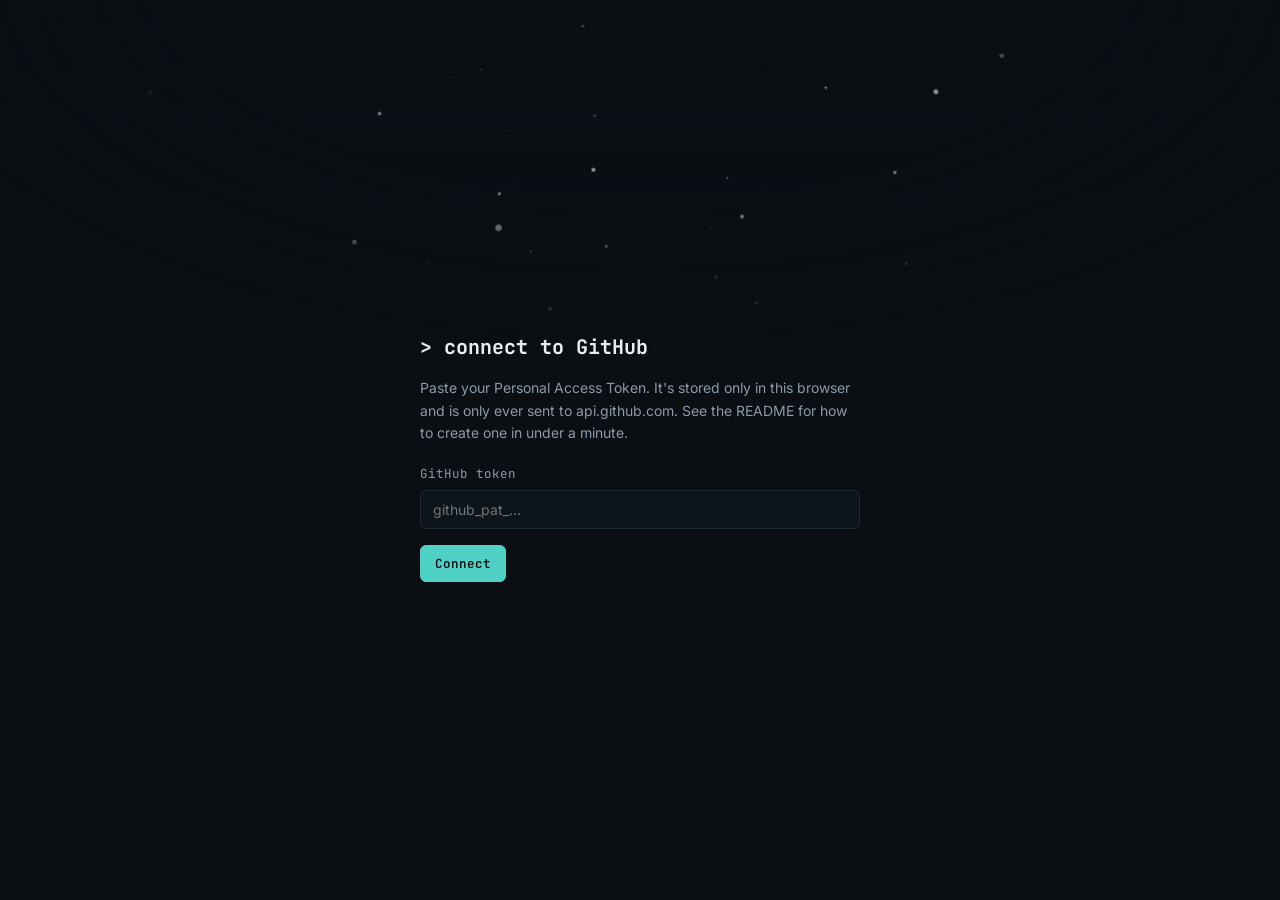
==== commit 72b1440d: "Add files via upload" ====
--- a/editor.html
+++ b/editor.html
@@ -5,21 +5,33 @@
 <meta name="viewport" content="width=device-width, initial-scale=1.0">
 <title>Editor — Portfolio</title>
 <meta name="robots" content="noindex, nofollow">
+<link rel="stylesheet" href="assets/css/themes.css">
 <link rel="stylesheet" href="assets/css/style.css">
-<link href='https://unpkg.com/boxicons@2.1.4/css/boxicons.min.css' rel='stylesheet'>
 </head>
 <body>
+<video class="site-bg" autoplay muted loop playsinline>
+  <source src="assets/media/galaxy.webm" type="video/webm">
+  <source src="assets/media/galaxy.mp4" type="video/mp4">
+</video>
+<div class="site-bg-overlay"></div>
+
 <div class="editor-bar" id="editor-bar" style="display:none;">
-  <div class="left"><strong>editor mode</strong><span class="status-pill saved" id="status-pill">saved</span></div>
+  <div class="left">
+    <strong>editor mode</strong>
+    <span class="status-pill saved" id="status-pill">saved</span>
+  </div>
   <div class="right">
     <button class="btn" id="preview-btn">Preview</button>
     <button class="btn" id="save-btn">Save Changes</button>
     <button class="btn primary" id="deploy-btn">Deploy</button>
-    <button class="btn" id="logout-btn" title="Disconnect GitHub">&#9211;</button>
+    <button class="btn" id="logout-btn" title="Disconnect GitHub">⏻</button>
   </div>
 </div>
+
 <div id="scroll-progress"></div>
-<button id="back-to-top" aria-label="Back to top">&#8593;</button>
+<button id="menu-toggle" aria-label="Open menu">☰</button>
+<div id="sidebar-backdrop"></div>
+<button id="back-to-top" aria-label="Back to top">↑</button>
 <div id="gate" class="gate" style="display:none;"></div>
 <div id="root" style="display:none;"></div>
 
--- a/assets/css/themes.css
+++ b/assets/css/themes.css
@@ -0,0 +1,48 @@
+/* ===========================================================
+   THEMES — each theme is just a set of CSS variables.
+   To add a new template later, add a new [data-theme="..."] block
+   here — the HTML/layout never has to change.
+   =========================================================== */
+
+:root,
+[data-theme="console-teal"] {
+  --bg:        #0b0f14;
+  --panel:     #111820;
+  --panel-2:   #0e141b;
+  --line:      #1f2b35;
+  --text:      #e7edf2;
+  --muted:     #8b9aa8;
+  --accent:    #4fd1c5;
+  --accent-2:  #f0b429;
+  --danger:    #ef6a6a;
+  --font-mono: 'JetBrains Mono', ui-monospace, SFMono-Regular, Menlo, monospace;
+  --font-sans: 'Inter', -apple-system, BlinkMacSystemFont, 'Segoe UI', sans-serif;
+}
+
+[data-theme="console-amber"] {
+  --bg:        #0c0a08;
+  --panel:     #161109;
+  --panel-2:   #120e08;
+  --line:      #2c2013;
+  --text:      #f3ece0;
+  --muted:     #a89a84;
+  --accent:    #f0b429;
+  --accent-2:  #4fd1c5;
+  --danger:    #ef6a6a;
+  --font-mono: 'JetBrains Mono', ui-monospace, SFMono-Regular, Menlo, monospace;
+  --font-sans: 'Inter', -apple-system, BlinkMacSystemFont, 'Segoe UI', sans-serif;
+}
+
+[data-theme="daylight-slate"] {
+  --bg:        #f5f6f8;
+  --panel:     #ffffff;
+  --panel-2:   #eef1f4;
+  --line:      #dde2e7;
+  --text:      #1a2027;
+  --muted:     #5b6672;
+  --accent:    #0e7c86;
+  --accent-2:  #c2540a;
+  --danger:    #c0392b;
+  --font-mono: 'JetBrains Mono', ui-monospace, SFMono-Regular, Menlo, monospace;
+  --font-sans: 'Inter', -apple-system, BlinkMacSystemFont, 'Segoe UI', sans-serif;
+}
--- a/assets/css/style.css
+++ b/assets/css/style.css
@@ -1,877 +1,462 @@
-body{
-    margin:0;
-    padding: 0;
-    font-family:Arial, Helvetica, sans-serif;
-    color:lightgray;
-}
-.container{
-    position: relative ;
-    width: 100%;
-    height: 100%;
-    display: flex;
-    flex-direction: column ;
-    align-items: center;
-    gap: 100px;
-    background-color: #001f7c38;
-}
-.back-vid{
-    position: fixed;
-    right: 0;
-    bottom: 0;
-    z-index: -1;
-    mix-blend-mode: lighten;
-
-}
-header{
-    display: flex;
-    position: absolute;
-    top:0;
-    right: 0;
-    left: 0;
-    align-items: center;
-    justify-content: space-between;
-    height: 70px;
-    background-color: rgba(255, 255, 255, 0.123);
-    backdrop-filter: blur(10px);
-    padding: 0 30px;
-    box-shadow: 0 0 15px #72a1de68;
-    z-index: 999;
-
-
-}
-.left{
-    display: flex;
-    align-items: center;
-}
-
-.left img{
-    width: 40px;
-    margin: 0 15px;
-}
-header ul{
-    display: flex;
-    justify-content: space-between;
-    width: 30%;
-    padding:15px 15px;
-    border-radius: 50px;
-    background-color: rgba(0, 0, 69, 0.30);
-    backdrop-filter: blur(10px);
-    box-shadow: 0 0 10px #727fde65;
-}
-header ul li{
-    list-style-type: none;
-}
-header ul a{
-    text-decoration: none;
-    color: white;
-    font-weight: 700;
-    margin: 0 10px;
-}
-.box-icons{
-    display: flex;
-    gap: 40px;
-}
-.box-icons a{
-    display:flex;
-    align-items:center ;
-    justify-content: center ;
-    font-size: 20px;
-    width: 30px;
-    height: 30px;
-    border: 2px solid #727fde;
-    text-decoration: none;
-    color: lightgray;
-    border-radius: 50%;
-    transition: 0.3s;
-}
-.box-icons a:hover{
-    display:flex;
-    align-items:center ;
-    justify-content: center ;
-    font-size: 20px;
-    width: 30px;
-    height: 30px;
-    border: 2px solid #727fde;
-    text-decoration: none;
-    color: lightgray;
-    border-radius: 50%;
-    background-color:#727fde;
-    color: black;
-    box-shadow: 0 0 15px #727fde68;
-    
-}
-.blackhole-box{
-    position: absolute;
-    top: 0;
-    width: 100%;
-    justify-content: center;
-    mix-blend-mode: lighten;
-
-}
-.blackhole-box video{
-    width: 100%;
-    margin-top: -23.5%;
-    
-}
-.hero{
-    position: relative;
-    display:flex;
-    width: 100%;
-    height: 125vh;
-    align-items: center;
-    justify-content: space-between;
-}
-.hero-info{
-    position: absolute;
-    left: 5%;
-}
-.hero-info .hero-info-title{
-    color: #727fde;
-    padding: 8px 5px;
-    border: 1px solid #727fed77 ;
-    width: 240px;
-    background-color: #2200493d;
-    box-shadow: 0 0 5px #727fde88;
-    border-radius: 50px; 
-}
-.hero-info h1{
-    font-size: 60px;
-    max-width:600px;
-    font-weight: 700;
-    line-height: 70px;
-    margin-top: 30px;
-}
-.hero-info p{
-    max-width: 550px;
-    line-height: 25px;
-    margin-bottom:40px;
-    font-size: 20px;
-    text-align: justify;
-}
-.hero-info button{
-    color: white;
-    padding: 15px 35px;
-    border-radius: 10px;
-    border: 1px solid #727fdeb4;
-    background-color: #2200493d;
-    box-shadow: 0 0 5px #727fde86;
-    cursor: pointer;
-    transition: 0.3s;
-}
-.hero-info button:hover{
-    color: white;
-    padding: 15px 35px;
-    border-radius: 10px;
-    border: 1px solid #727fdeb4;
-    background-color: #2200493d;
-    box-shadow: 0 0 5px #727fde86;
-    cursor: pointer;
-    box-shadow: 0 0 15px #727fde86 ;
-}
-
-
-
-
-
-
-
-
-/* Gradient Animation */
-.gradient{
-    background: linear-gradient(to right, #008baa, #7e42a7, #6600c5, #6070fd, #2a46ff,#0099ff, #008baa );
-    background-size: 200%;
-    background-clip: text;
-    -webkit-background-clip: text;
-    -webkit-text-fill-color: transparent;
-    animation:animate-gradient 2.5s linear infinite ;
-}
-@keyframes animate-gradient{
-    to{
-        background-position: 200%;
-    }
-}
-
-.hero-vid-box{
-    position: absolute;
-    right: 8%;
-}
-.hero-vid-box video{
-    height: 800px;
-    mix-blend-mode: difference;
-    
-}
-.scroll-down{
-    height: 50px;
-    width: 30px;
-    border: 2px solid lightgray;
-    position: absolute;
-    left: 49%;
-    bottom: 4%;
-    border-radius: 50px;
-    cursor: pointer;
-    box-shadow: 0 0 15px rgba(211, 211, 211, 0.477);
-}
-.scroll-down::before,
-.scroll-down::after{
-    content: "";
-    position: absolute;
-    top: 20%;
-    left: 49%;
-    height: 10px;
-    width: 10px;
-    border: 2px solid lightgrey;
-    transform: translate(-50%, -100%) rotate(45deg);
-    border-top: transparent;
-    border-left: transparent;
-    animation: scroll-down 2s ease-in-out infinite;
-
-}
-.scroll-down::before{
-    top: 30%;
-    animation-delay: 0.5s
-    
-}
-@keyframes scroll-down {
-    0%{
-        opacity: 0;
-    }
-    30%, 60%{
-        opacity: 1;
-    }
-    100%{
-        top: 90%;
-        opacity: 0;
-
-    }
-    
-}
-.info-section{
-    display: flex;
-    flex-direction: column;
-    align-items: center;
-    width: 80%;
-    margin-top: 100px;
-}
-.section-title{
-    font-size: 40px;
-    font-weight: 700;
-}
-.info-cards{
-    display: grid;
-    grid-template-columns: auto auto auto;
-    gap: 20px;
-    width: 100%;
-    height: 100%;
-    margin-top: 30px;
-}
-.card{
-    display: flex;
-    align-items: flex-start;
-    justify-content: center;
-    position: relative;
-    width: auto;
-    height: 40vh;
-    overflow: hidden;
-    border: 1px solid gray;
-    background-color: #080020b7;
-    border-radius:20px;
-}
-.card img{
-    width: 50%;
-    height: 50%;
-    object-fit: cover;
-    transition: 0.5s;
-
-}
-.card h1{
-    position: absolute;
-    margin: 0;
-    bottom: 40%;
-    left: 5%;
-    font-size: 25px;
-    z-index: 1;
-    color: lightgray;
-}
-.card p{
-    position: absolute;
-    bottom: 3%;
-    left: 5%;
-    z-index: 1;
-    max-width: 300px;
-    color: gray;
-    font-size: 13px;
-    line-height: 20px;
-
-}
-.card video{
-    margin-top: 10%;
-    width: 70%;
-    height: 50%;
-    object-fit: cover;
-    mix-blend-mode: lighten;
-}
-.card button{
-    color: white;
-    padding: 5px 20px;
-    border-radius: 10px;
-    border: 1px solid #727fdeb4;
-    background-color: #2200493d;
-    box-shadow: 0 0 5px #727fde86;
-    cursor: pointer;
-    transition: 0.3s;
-    position: absolute;
-    bottom: 5%;
-    left: 5%;
-
-}
-.card button:hover{
-    color: white;
-    padding: 5px 20px;
-    border-radius: 10px;
-    border: 1px solid #727fdeb4;
-    background-color: #2200493d;
-    box-shadow: 0 0 15px #727fde86;
-    cursor: pointer;
-    transition: 0.3s;
-    position: absolute;
-    bottom: 5%;
-    left: 5%;
-    opacity: 0.7;
-  
-}
-.card:hover{
-    box-shadow: 0 0 15px rgba(211, 211, 211, 0.655) ;
-    
-}
-.card:nth-child(3){
-    grid-row:span 2;
-    height: 83vh;
-}
-.card:nth-child(3) p{
-    bottom: 21%
-}
-.card:nth-child(3) h1{
-    bottom: 21%;
-}
-.card:nth-child(4){
-    grid-column: span 2;
-
-}
-.card:nth-child(4)P{
-    max-width:650px
-}
-/*MYprojects*/
-.my-projects{
-    display: flex;
-    flex-direction: column;
-    gap: 10%;
-    align-items: center;
-    position: relative;
-    width: 80%;
-    height: 100vh;
-    margin-top: 200px;
-    margin-bottom: 700px;
-}
-.project-card{
-    display: flex;
-    width: 100%;
-    height: 40%;
-    align-items: center;
-    gap: 10%;
-    justify-content: center;
-
-}
-.project-vidbox{
-    display: flex;
-    align-items: center;
-    justify-content: center;
-    width: 50%;
-    position: relative;
-    cursor: pointer;
-    min-width: 400px;
-    transition: 0.5s;
-    mix-blend-mode: exclusion;
-
-}
-.project-vidbox video{
-    object-fit: cover;
-    width: 100%;
-    box-shadow: 0 0 10px lightgray;
-    border-radius: 20px;
-    transition: 0.5s;
-}
-.project-vidbox video:hover{
-    box-shadow: 0 0 20px lightgray;
-}
-.project-info{
-    display: flex;
-    flex-direction: column;
-    align-items: start;
-    justify-content: center;
-    width: 50%;
-    padding-left: 10%;
-}
-.project-info h1{
-    width: 90%;
-    font-size: 25px;
-    font-weight: bold;
-    text-wrap: nowrap;
-    margin-bottom: 10px;
-    margin-top: 0;
-    max-width: 450px;
-}
-.project-info p{
-    width: 90%;
-    max-width: 400px;
-    min-width: 300px;
-    margin-bottom: 50px;
-    margin-top: 0;
-
-}
-.project-info button{
-    color: white;
-    padding: 5px 20px;
-    border-radius: 10px;
-    border: 1px solid #727fdeb4;
-    background-color: #2200493d;
-    box-shadow: 0 0 15px #727fde86;
-    cursor: pointer;
-    transition: 0.3s;
-}
-.project-info button:hover{
-    box-shadow: 0 0 15px #727fde86;
-    opacity: 0.7;
-}
-
-/*skills section*/
-.skills-section{
-    display: flex;
-    flex-direction: column;
-    align-items: center;
-    position: relative;
-
-
-}
-.skills-box{
-    width: 100%;
-    height: 90vh;
-    position: relative;
-    display: flex;
-    align-items: start;
-    justify-content: center;
-
-}
-.skills-image{
-    width: 70%;
-    mix-blend-mode: lighten;
-    opacity: 0.7;
-}
-.designer{
-    position: absolute;
-    display: flex;
-    flex-direction:column ;
-    align-items: start;
-    top: 25%;
-    left: 5%;
-    max-width: 300px;
-
-}
-.coder{
-    position:absolute;
-    display: flex;
-    flex-direction:column ;
-    align-items:start;
-    top: 25%;
-    right: 5%;
-    max-width: 300px;
-
-}
-.skills-box h1{
-    font-size: 30px;
-    display: flex;
-    align-items: center;
-}
-.skills-box p{
-    line-height: 23px;
-}
-/* SLIDER */
-.slider{
-    position: absolute;
-    bottom: 5%;
-    right: 20%;
-    width: 60%;
-    height: var(--height);
-    overflow: hidden;
-    mask-image: linear-gradient(
-        to right,
-        transparent,
-        #000 10% 90%
-        transparent
-    );
-    mix-blend-mode: difference;
-    opacity:0.8   ;
-}
-.slider .list{
-    display: flex;
-    width: 100%;
-    min-width: calc(var(--width)* var(--quantity));
-    position: relative;
-}
-.slider .list .item{
-    width: var(--width);
-    height: var(--height);
-    position: absolute;
-    left: 100%;
-    animation: autoRun 10s linear infinite;
-    transition: filter 0.5s;
-    animation-delay: calc( (10s / var(--quantity)) * (var(--position) - 1) - 10s)!important;
-
-
-}
-.slider .list .item img{
-    width: 100%;
-}
-@keyframes autoRun{
-    from{
-        left:100%
-    }to{
-        left:calc(var(--width)* -1);
-    }
-}
-.slider:hover .item{
-    animation-play-state: paused!important;
-    filter: grayscale(1);
-}
-.slider .item:hover{
-    filter: grayscale(0);
-}
-.contact-section{
-    width: 80%;
-    height: 100vh;
-    display: flex;
-    justify-content: center;
-    gap: 10%;
-    align-items: center;
-    position: relative;
-}
-.contact-section h1{
-    position: absolute;
-    top: 10%;
-    left: 40%;
-}
-.social-box{
-    display: flex;
-    flex-direction: column;
-    gap: 25px;
-}
-.social-box a{
-    color: lightgray;
-    text-decoration: none;
-    font-size: 20px;
-    text-wrap: nowrap;
-}
-.social-box i{
-    color:#727fde;
-    font-size: 30px;
-    margin-right: 10px;
-}
-.social-icons a i{
-    color: white;
-    margin-top: 40px;
-}
-.contact-box p{
-    max-width: 400px;
-    margin-top: 30px;
-    margin-bottom: 5px;
-
-}
-.contact-box input{
-    padding: 7.5px;
-    background-color: lightgray;
-    width: 80%;
-    height: 25px;
-    border: none;
-    outline: none;
-    border-top-right-radius: 10px ;
-}
-.contact-box textarea{
-    padding: 7.5px;
-    background-color: lightgray;
-    width: 80%;
-    min-height: 70px;
-    border: none;
-    outline: none;
-    border-top-right-radius: 10px;
-    font-family: inherit;
-    resize: vertical;
-    display: block;
-}
-.form-success{
-    color: #8be9a1;
-    font-size: 13px;
-    margin-bottom: 6px;
-}
-.contact-box button{
-    margin-top: 30px;
-    color: white;
-    padding: 5px 20px;
-    border-radius: 10px;
-    border: 1px solid #727fdeb4;
-    background-color: #2200493d;
-    box-shadow: 0 0 5px #727fde86;
-    cursor: pointer;
-    transition: 0.3s;
-}
-.contact-box button:hover{
-    box-shadow: 0 0 15px #727fde86;
-}
-
-footer{
-    display: flex;
-    position: absolute;
-    bottom:0;
-    right: 0;
-    left: 0;
-    align-items: center;
-    justify-content: center;
-    height: 70px;
-    background-color:rgba(255,255,255,0.128) ;
-    backdrop-filter:blur(10px);
-    box-shadow: 0 0 15px rgba(255,255,0.356);
-    z-index: 999;
-}
-footer h1{
-    font-size: 30px;
-    
-}
-/*certificate slider*/
-.certificate-container{
-    padding: 0rem;
-}
-.certificate-container h1{
-    font-size: 40px;
-    font-weight: 700;
-}
-.slider-wrapper{
-    position: relative;
-    max-width: 48rem;
-    margin: 0 auto;
-
-}
-.slide{
-    display: flex;
-    aspect-ratio: 16/9;
-    overflow-x: auto;
-    scroll-snap-type: x mandatory;
-    scroll-behavior: smooth;
-    box-shadow: 0 1.5rem 3rem -0.75rem hsla(0,0%,0%,0.25);
-    border-radius: 0.5rem;
-}
-.slide img{
-
-    flex: 1 0 100%;
-    scroll-snap-align: fill;
-    object-fit:contain;
-
-}
-.slider-nav{
-    display: flex;
-    column-gap: 1rem;
-    position: absolute;
-    bottom: 1.25rem;
-    left: 50%;
-    transform: translateX(-50%);
-    z-index: 1;
-}
-.slider-nav a{
-    display: block;
-    width: 0.6rem;
-    height: 0.6rem;
-    border-radius: 50%;
-    background-color: #fff;
-    opacity: 0.5;
-    transition: opacity 0.25s ease;
-    cursor: pointer;
-}
-.slider-nav a.active{
-    opacity: 1;
-    background-color: #727fde;
-}
-
-@media (max-aspect-ratio:16/9){
-    .back-vid{
-        width: auto;
-        height: 100%;
-
-    }
-}
-
-@media (min-aspect-ratio:16/9){
-    .back-vid{
-        width: 100%;
-        height: auto;
-
-    }
-}
+@import url('https://fonts.googleapis.com/css2?family=Inter:wght@400;500;600&family=JetBrains+Mono:wght@400;500;700&display=swap');
+
+* { box-sizing: border-box; }
+html { scroll-behavior: smooth; }
+body {
+  margin: 0;
+  background: transparent;
+  color: var(--text);
+  font-family: var(--font-sans);
+  font-size: 16px;
+  line-height: 1.6;
+  -webkit-font-smoothing: antialiased;
+}
+html { background: var(--bg); }
+
+/* ---------- space background ---------- */
+/* ---------- space background (full, reliable coverage) ---------- */
+.site-bg {
+  position: fixed;
+  inset: 0;
+  width: 100%;
+  height: 100%;
+  object-fit: cover;
+  z-index: -3;
+  mix-blend-mode: lighten;
+  pointer-events: none;
+  filter: brightness(1.9) contrast(1.2) saturate(1.1);
+}
+.site-bg-overlay {
+  position: fixed; inset: 0; z-index: -1; pointer-events: none;
+  background:
+    radial-gradient(ellipse 75% 50% at 50% 0%, transparent, transparent 45%, var(--bg) 80%),
+    linear-gradient(180deg, color-mix(in srgb, var(--bg) 35%, transparent) 0%, var(--bg) 90%);
+}
+::selection { background: var(--accent); color: var(--bg); }
+a { color: var(--accent); text-decoration: none; }
+a:hover { text-decoration: underline; }
+img { max-width: 100%; display: block; }
+button { font-family: inherit; }
+
+.blink { animation: blink 1.1s steps(1) infinite; }
+@keyframes blink { 50% { opacity: 0; } }
+@media (prefers-reduced-motion: reduce) {
+  .blink { animation: none; }
+  html { scroll-behavior: auto; }
+}
+
+.icon { width: 16px; height: 16px; flex: none; }
+
+/* ---------- scroll progress + back to top ---------- */
+#scroll-progress {
+  position: fixed; top: 0; left: 0; height: 3px; width: 0%;
+  background: var(--accent); z-index: 200; transition: width 0.1s linear;
+}
+#back-to-top {
+  position: fixed; bottom: 24px; right: 24px; width: 42px; height: 42px;
+  border-radius: 50%; border: 1px solid var(--line); background: var(--panel);
+  color: var(--accent); font-size: 18px; cursor: pointer;
+  opacity: 0; pointer-events: none; transform: translateY(10px);
+  transition: opacity 0.25s ease, transform 0.25s ease, background 0.2s;
+  z-index: 150; box-shadow: 0 4px 14px rgba(0,0,0,0.35);
+}
+#back-to-top.show { opacity: 1; pointer-events: auto; transform: translateY(0); }
+#back-to-top:hover { background: var(--accent); color: var(--bg); }
+@media (prefers-reduced-motion: reduce) { #back-to-top { transition: opacity 0.1s; } }
+
+/* ---------- scroll reveal ---------- */
+.reveal { opacity: 0; transform: translateY(18px); transition: opacity 0.6s ease, transform 0.6s ease; }
+.reveal.in-view { opacity: 1; transform: translateY(0); }
+@media (prefers-reduced-motion: reduce) { .reveal { transition: none; opacity: 1; transform: none; } }
+
+/* ---------- hover lift / glow ---------- */
+.entry, .project-card, .badge {
+  transition: transform 0.2s ease, box-shadow 0.2s ease, border-color 0.2s ease;
+}
+.entry:hover, .project-card:hover, .badge:hover {
+  transform: translateY(-3px);
+  border-color: var(--accent);
+  box-shadow: 0 10px 26px -12px color-mix(in srgb, var(--accent) 55%, transparent);
+}
+.tag { transition: transform 0.15s ease, border-color 0.15s ease, color 0.15s ease; }
+.tag:hover { transform: translateY(-2px); border-color: var(--accent); color: var(--accent); }
+.nav-tree a { transition: color 0.15s ease, background 0.15s ease, padding-left 0.15s ease; }
+.nav-tree a:hover { padding-left: 14px; }
+
+/* ---------- shell ---------- */
+.app-shell {
+  display: grid;
+  grid-template-columns: 280px 1fr;
+  min-height: 100vh;
+}
+@media (max-width: 860px) {
+  .app-shell { grid-template-columns: 1fr; }
+}
+
+/* ---------- sidebar ---------- */
+.sidebar {
+  position: sticky;
+  top: 0;
+  height: 100vh;
+  padding: 32px 24px;
+  border-right: 1px solid var(--line);
+  background: var(--panel-2);
+  display: flex;
+  flex-direction: column;
+  gap: 28px;
+  overflow-y: auto;
+}
+#menu-toggle {
+  display: none;
+  position: fixed; top: 14px; left: 14px; z-index: 210;
+  width: 42px; height: 42px; align-items: center; justify-content: center;
+  border-radius: 8px; border: 1px solid var(--line); background: var(--panel);
+  color: var(--accent); font-size: 19px; cursor: pointer;
+}
+#sidebar-backdrop {
+  display: none;
+  position: fixed; inset: 0; background: rgba(0,0,0,0.55);
+  z-index: 199; opacity: 0; pointer-events: none; transition: opacity 0.25s ease;
+}
+#sidebar-backdrop.show { opacity: 1; pointer-events: auto; }
+@media (max-width: 860px) {
+  .app-shell { grid-template-columns: 1fr; }
+  #menu-toggle { display: flex; }
+  #sidebar-backdrop { display: block; }
+  .sidebar {
+    position: fixed; top: 0; left: 0; height: 100vh; width: 80%; max-width: 300px;
+    transform: translateX(-100%); transition: transform 0.28s ease;
+    z-index: 200; box-shadow: 20px 0 45px rgba(0,0,0,0.45);
+  }
+  .sidebar.open { transform: translateX(0); }
+  main { padding-top: 84px; }
+}
+
+.identity { display: flex; align-items: center; gap: 14px; }
+.avatar-wrap {
+  position: relative;
+  width: 56px; height: 56px;
+  border-radius: 10px;
+  overflow: hidden;
+  border: 1px solid var(--line);
+  background: var(--panel);
+  flex: none;
+}
+.avatar-wrap img { width: 100%; height: 100%; object-fit: cover; }
+.identity-text .name { font-weight: 600; font-size: 15px; }
+.identity-text .role { color: var(--muted); font-size: 12.5px; font-family: var(--font-mono); }
+
+.status-line {
+  font-family: var(--font-mono);
+  font-size: 12px;
+  color: var(--accent);
+  display: flex;
+  align-items: center;
+  gap: 6px;
+}
+.status-dot { width: 6px; height: 6px; border-radius: 50%; background: var(--accent); }
+
+.nav-tree { display: flex; flex-direction: column; gap: 2px; font-family: var(--font-mono); font-size: 13.5px; }
+.nav-tree a {
+  color: var(--muted);
+  padding: 7px 10px;
+  border-radius: 6px;
+  display: flex;
+  align-items: center;
+  justify-content: space-between;
+  gap: 8px;
+}
+.nav-tree a:hover { color: var(--text); background: var(--panel); text-decoration: none; }
+.nav-tree a.active { color: var(--accent); background: var(--panel); }
+
+.sidebar-contact { display: flex; flex-direction: column; gap: 6px; font-size: 13px; color: var(--muted); margin-top: auto; }
+.sidebar-contact a { color: var(--muted); }
+.sidebar-contact a:hover { color: var(--accent); }
+
+.theme-picker { display: flex; gap: 8px; align-items: center; font-family: var(--font-mono); font-size: 11px; color: var(--muted); }
+.theme-picker button {
+  width: 18px; height: 18px; border-radius: 50%; border: 2px solid var(--line); cursor: pointer; padding: 0;
+}
+.theme-picker button[data-theme-btn="console-teal"] { background: #4fd1c5; }
+.theme-picker button[data-theme-btn="console-amber"] { background: #f0b429; }
+.theme-picker button[data-theme-btn="daylight-slate"] { background: #eef1f4; }
+.theme-picker button.active { border-color: var(--text); }
+
+/* ---------- main ---------- */
+main { padding: 56px 48px 100px; max-width: 900px; }
+@media (max-width: 860px) { main { padding: 84px 20px 80px; } }
+
+.hero { margin-bottom: 72px; position: relative; }
+.hero-art { position: absolute; top: -20px; right: -10px; width: 280px; height: auto; opacity: 0.35; pointer-events: none; z-index: -1; }
+.hero-art .net-node { fill: var(--accent); }
+.hero-art .net-edge { stroke: var(--accent); stroke-width: 0.6; opacity: 0.5; }
+.hero-art .net-node:nth-child(odd) { animation: pulse-node 3.4s ease-in-out infinite; }
+.hero-art .net-node:nth-child(even) { animation: pulse-node 3.4s ease-in-out infinite 1.1s; }
+@keyframes pulse-node { 0%,100% { opacity: 1; r: 3.2; } 50% { opacity: 0.4; r: 4.4; } }
+@media (max-width: 860px) { .hero-art { display: none; } }
+@media (prefers-reduced-motion: reduce) { .hero-art .net-node { animation: none; } }
+.boot { font-family: var(--font-mono); font-size: 13px; color: var(--muted); margin-bottom: 18px; min-height: 60px; }
+.boot .line { display: block; }
+.boot .prompt { color: var(--accent); }
+.hero h1 {
+  font-family: var(--font-mono);
+  font-size: clamp(28px, 4vw, 40px);
+  font-weight: 700;
+  margin: 0 0 14px;
+  letter-spacing: -0.01em;
+}
+.hero .summary { color: var(--muted); max-width: 62ch; font-size: 16.5px; }
+.typing-line {
+  font-family: var(--font-mono); font-size: 15px; color: var(--accent);
+  margin-top: 18px; min-height: 22px;
+}
+.typing-line .prompt { color: var(--muted); margin-right: 8px; }
+
+section.block { margin-bottom: 64px; scroll-margin-top: 24px; position: relative; }
+section.block h2 {
+  font-family: var(--font-mono);
+  font-size: 20px;
+  color: var(--text);
+  margin: 0 0 22px;
+  padding-bottom: 10px;
+  border-bottom: 1px solid var(--line);
+  display: flex;
+  align-items: center;
+  justify-content: space-between;
+}
+section.block h2 .path { color: var(--accent); }
+section.block h2 span { display: flex; align-items: center; gap: 10px; }
+.h2-icon { color: var(--accent); width: 18px; height: 18px; }
+
+/* ---------- skills ---------- */
+.skill-group { margin-bottom: 18px; }
+.skill-group .cat { font-family: var(--font-mono); font-size: 12.5px; color: var(--muted); margin-bottom: 8px; display: flex; align-items: center; gap: 7px; }
+.cat-icon { color: var(--accent-2); width: 14px; height: 14px; }
+.tag-row { display: flex; flex-wrap: wrap; gap: 8px; }
+.tag {
+  font-family: var(--font-mono);
+  font-size: 12.5px;
+  padding: 5px 10px;
+  border: 1px solid var(--line);
+  border-radius: 5px;
+  color: var(--text);
+  background: var(--panel);
+}
+
+/* ---------- experience ---------- */
+.entry {
+  position: relative;
+  padding: 20px 22px;
+  border: 1px solid var(--line);
+  border-left: 2px solid var(--accent);
+  border-radius: 8px;
+  background: var(--panel);
+  margin-bottom: 18px;
+}
+.entry-head { display: flex; justify-content: space-between; gap: 16px; flex-wrap: wrap; margin-bottom: 10px; }
+.entry-head .org { font-weight: 600; font-size: 15.5px; }
+.entry-head .title { color: var(--accent); font-size: 13.5px; font-family: var(--font-mono); }
+.entry-head .dates { color: var(--muted); font-size: 12.5px; font-family: var(--font-mono); white-space: nowrap; }
+.entry ul { margin: 0; padding-left: 0; list-style: none; }
+.entry li { position: relative; padding-left: 18px; margin-bottom: 8px; color: var(--muted); font-size: 14.5px; }
+.entry li::before { content: "›"; position: absolute; left: 0; color: var(--accent); font-family: var(--font-mono); }
+
+/* ---------- projects ---------- */
+.project-grid { display: grid; grid-template-columns: repeat(auto-fill, minmax(240px, 1fr)); gap: 16px; }
+.project-card {
+  border: 1px solid var(--line);
+  border-radius: 8px;
+  background: var(--panel);
+  overflow: hidden;
+  position: relative;
+  display: flex;
+  flex-direction: column;
+}
+.project-card .thumb { aspect-ratio: 16/9; background: var(--panel-2); display: flex; align-items: center; justify-content: center; color: var(--muted); font-family: var(--font-mono); font-size: 12px; }
+.project-card .thumb img { width: 100%; height: 100%; object-fit: cover; }
+.project-card .body { padding: 14px 16px 16px; }
+.project-card .p-title { font-weight: 600; font-size: 14.5px; margin-bottom: 6px; }
+.project-card .p-desc { color: var(--muted); font-size: 13.5px; margin-bottom: 10px; }
+.project-card .p-link { font-family: var(--font-mono); font-size: 12.5px; }
+.empty-state {
+  border: 1px dashed var(--line);
+  border-radius: 8px;
+  padding: 32px 20px;
+  text-align: center;
+  color: var(--muted);
+  font-family: var(--font-mono);
+  font-size: 13.5px;
+}
+
+/* ---------- certifications / education ---------- */
+.badge-row { display: flex; flex-wrap: wrap; gap: 10px; }
+.badge {
+  border: 1px solid var(--line);
+  background: var(--panel);
+  padding: 10px 14px;
+  border-radius: 8px;
+  font-size: 13.5px;
+  display: flex;
+  align-items: center;
+  gap: 8px;
+}
+.badge .dot { width: 6px; height: 6px; border-radius: 50%; background: var(--accent-2); }
+
+.edu-item { padding: 14px 0; border-bottom: 1px solid var(--line); }
+.edu-item:last-child { border-bottom: none; }
+.edu-item .school { font-weight: 600; font-size: 14.5px; }
+.edu-item .degree { color: var(--muted); font-size: 13.5px; }
+.edu-item .years { font-family: var(--font-mono); font-size: 12px; color: var(--muted); }
+
+/* ---------- contact / footer ---------- */
+.contact-block { display: flex; flex-wrap: wrap; gap: 14px; justify-content: center; }
+.contact-pill {
+  border: 1px solid var(--line);
+  border-radius: 8px;
+  padding: 12px 16px;
+  font-size: 13.5px;
+  background: var(--panel);
+  display: flex;
+  align-items: center;
+  gap: 10px;
+}
+.contact-form {
+  margin: 22px auto 0; max-width: 480px;
+  border: 1px solid var(--line); border-radius: 10px; background: var(--panel);
+  padding: 20px;
+}
+.contact-form .field { margin-bottom: 14px; }
+.contact-form label { display: block; font-size: 12.5px; color: var(--muted); margin-bottom: 6px; font-family: var(--font-mono); }
+.contact-form input, .contact-form textarea {
+  width: 100%; padding: 10px 12px; border-radius: 6px; border: 1px solid var(--line);
+  background: var(--panel-2); color: var(--text); font-family: var(--font-sans); font-size: 14px;
+  transition: border-color 0.15s ease;
+}
+.contact-form input:focus, .contact-form textarea:focus { outline: none; border-color: var(--accent); }
+.contact-form textarea { min-height: 100px; resize: vertical; }
+.contact-form button { width: 100%; }
+.form-success {
+  background: color-mix(in srgb, var(--accent) 15%, transparent);
+  border: 1px solid var(--accent); color: var(--accent);
+  padding: 10px 14px; border-radius: 6px; font-size: 13.5px; margin-bottom: 14px;
+  font-family: var(--font-mono);
+}
+
+footer { padding: 30px 48px; color: var(--muted); font-size: 12.5px; font-family: var(--font-mono); border-top: 1px solid var(--line); }
+
 /* =========================================================
-   RESPONSIVE / MOBILE FIXES (added)
+   EDIT MODE — only present on editor.html
    ========================================================= */
-#nav-toggle{
-    display:none;
-    position:relative;
-    z-index:1000;
-    width:40px;height:40px;
-    border:none;
-    background:rgba(255,255,255,0.1);
-    color:white;
-    border-radius:8px;
-    font-size:20px;
-    cursor:pointer;
-}
-@media (max-width: 900px){
-    header{ height:auto; min-height:70px; padding:10px 16px; flex-wrap:wrap; row-gap:10px; }
-    .left img{ width:32px; margin:0 8px 0 0; }
-    .left h1{ font-size:16px; white-space:nowrap; }
-    header ul{
-        position:static;
-        order:3;
-        width:100%;
-        flex-direction:column;
-        align-items:center;
-        gap:10px;
-        padding:14px;
-        border-radius:14px;
-        background-color:rgba(10,10,25,0.92);
-        backdrop-filter:blur(10px);
-        display:none;
-    }
-    header ul.open{ display:flex; }
-    #nav-toggle{ display:flex; align-items:center; justify-content:center; order:2; }
-    .box-icons{ gap:16px; order:1; margin-left:auto; }
-
-    .hero{ height:auto; flex-direction:column; padding:110px 20px 60px; gap:40px; }
-    .hero-info{ position:static; left:0; }
-    .hero-info h1{ font-size:34px; line-height:42px; }
-    .hero-vid-box{ position:static; right:0; }
-    .hero-vid-box video{ height:auto; width:100%; max-width:320px; }
-    .scroll-down{ display:none; }
-
-    .blackhole-box video{ margin-top: -40%; }
-
-    .info-section{ width:92%; }
-    .info-cards{ grid-template-columns: 1fr; }
-    .card{ height:auto; min-height:320px; padding:20px 0; }
-    .card:nth-child(3){ grid-row:auto; height:auto; min-height:320px; }
-    .card:nth-child(4){ grid-column:auto; }
-    .card h1{ position:static; margin:16px 5% 8px; font-size:20px; }
-    .card p{ position:static; margin:0 5% 16px; max-width:none; }
-    .card img{ width:70%; height:auto; }
-    .card video{ width:80%; height:auto; }
-    .card button{ position:static; margin:0 5% 16px; }
-
-    .my-projects{ width:92%; height:auto; margin-top:80px; margin-bottom:80px; gap:40px; }
-    .project-card{ flex-direction:column; height:auto; gap:20px; }
-    .project-vidbox{ width:100%; min-width:0; }
-    .project-info{ width:100%; padding-left:0; }
-    .project-info h1{ text-wrap:wrap; }
-
-    .skills-box{ height:auto; flex-direction:column; align-items:center; gap:30px; padding:20px 0 60px; }
-    .skills-image{ position:static; width:60%; }
-    .designer, .coder{ position:static; max-width:90%; }
-    .slider{ position:static; width:100%; margin-top:20px; }
-
-    .certificate-container{ padding:20px; }
-    .slider-wrapper{ max-width:100%; }
-
-    .contact-section{ flex-direction:column; height:auto; padding:100px 20px 100px; gap:40px; }
-    .contact-section h1{ position:static; }
-    .social-box{ align-items:center; }
-    .contact-box input, .contact-box textarea{ width:100%; }
-}
-
-/* =========================================================
-   EDIT MODE (editor.html only)
-   ========================================================= */
-[data-editable="true"] .editable-target{ position:relative; }
-.edit-fab{
-    position:absolute; top:-10px; right:-10px;
-    width:30px;height:30px;border-radius:50%;
-    border:1px solid #727fde; background:#0e0e22; color:#9fb2ff;
-    display:flex;align-items:center;justify-content:center;
-    cursor:pointer;font-size:16px;line-height:1;z-index:20;
-    box-shadow:0 2px 8px rgba(0,0,0,0.5);
-}
-.edit-fab:hover{ background:#727fde; color:white; }
-.section-add-btn{
-    position:absolute; top:0; right:0;
-    width:28px;height:28px;border-radius:8px;
-    border:1px solid #727fde; background:#0e0e22; color:#9fb2ff;
-    cursor:pointer; font-size:16px; z-index:20;
-}
-.section-add-btn:hover{ background:#727fde; color:white; }
-.add-section-row{ display:flex; justify-content:center; margin:30px 0; width:100%; }
-.add-section-btn{
-    font-size:14px; color:#9fb2ff; background:rgba(114,127,222,0.1);
-    border:1px dashed #727fde; border-radius:10px; padding:12px 22px; cursor:pointer;
-}
-.add-section-btn:hover{ background:#727fde; color:white; }
-.empty-state{
-    border:1px dashed #444; border-radius:12px; padding:26px 18px;
-    text-align:center; color:#9aa0b4; font-size:13.5px; width:100%;
-}
-
-.editor-bar{
-    position:sticky; top:0; z-index:1000;
-    display:flex; align-items:center; justify-content:space-between; gap:12px;
-    padding:12px 20px; background:rgba(8,8,20,0.92); backdrop-filter:blur(10px);
-    border-bottom:1px solid #333; font-size:13px; color:#c8c8d8;
-}
-.editor-bar .left, .editor-bar .right{ display:flex; align-items:center; gap:10px; }
-.btn{
-    font-size:12.5px; padding:9px 14px; border-radius:8px;
-    border:1px solid #444; background:#161628; color:#eee; cursor:pointer;
-}
-.btn:hover{ border-color:#727fde; color:#9fb2ff; }
-.btn.primary{ background:#727fde; color:white; border-color:#727fde; font-weight:600; }
-.btn.primary:hover{ opacity:0.85; }
-.btn.danger{ border-color:#e06666; color:#e06666; }
-.btn:disabled{ opacity:0.5; cursor:not-allowed; }
-.status-pill{ font-size:11px; padding:4px 10px; border-radius:20px; border:1px solid #444; color:#999; }
-.status-pill.saved{ color:#8be9a1; border-color:#8be9a1; }
-.status-pill.dirty{ color:#f2c94c; border-color:#f2c94c; }
-
-.modal-overlay{
-    position:fixed; inset:0; background:rgba(0,0,0,0.65);
-    display:flex; align-items:center; justify-content:center; z-index:2000; padding:20px;
-}
-.modal{
-    background:#12122a; border:1px solid #333; border-radius:14px;
-    width:100%; max-width:540px; max-height:86vh; overflow-y:auto; padding:26px; color:#eee;
-}
-.modal h3{ margin:0 0 18px; font-size:17px; }
-.field{ margin-bottom:14px; }
-.field label{ display:block; font-size:12.5px; color:#9aa0b4; margin-bottom:6px; }
-.field input, .field textarea, .field select{
-    width:100%; padding:10px 12px; border-radius:8px; border:1px solid #333;
-    background:#0c0c1c; color:#eee; font-family:inherit; font-size:14px; box-sizing:border-box;
-}
-.field textarea{ min-height:90px; resize:vertical; }
-.modal-actions{ display:flex; justify-content:flex-end; gap:10px; margin-top:18px; }
-
-.gate{ min-height:100vh; display:flex; align-items:center; justify-content:center; padding:24px; color:#eee; }
-.gate-box{ max-width:440px; width:100%; }
-.gate-box h1{ font-size:20px; margin-bottom:8px; }
-.gate-box p{ color:#9aa0b4; font-size:14px; margin-bottom:20px; }
-
-#scroll-progress{
-    position:fixed; top:0; left:0; height:3px; width:0%;
-    background:#727fde; z-index:1200; transition:width 0.1s linear;
-}
-#back-to-top{
-    position:fixed; bottom:24px; right:24px; width:44px;height:44px;
-    border-radius:50%; border:1px solid #444; background:#161628; color:#9fb2ff;
-    font-size:18px; cursor:pointer; opacity:0; pointer-events:none;
-    transform:translateY(10px); transition:opacity 0.25s ease, transform 0.25s ease;
-    z-index:900; box-shadow:0 4px 14px rgba(0,0,0,0.4);
-}
-#back-to-top.show{ opacity:1; pointer-events:auto; transform:translateY(0); }
+[data-editable="true"] .editable-target { position: relative; }
+
+.edit-fab {
+  position: absolute;
+  top: -10px;
+  right: -10px;
+  width: 30px; height: 30px;
+  border-radius: 50%;
+  border: 1px solid var(--line);
+  background: var(--panel);
+  color: var(--accent);
+  display: flex; align-items: center; justify-content: center;
+  cursor: pointer;
+  font-size: 16px;
+  line-height: 1;
+  z-index: 5;
+  box-shadow: 0 2px 8px rgba(0,0,0,0.35);
+}
+.edit-fab:hover { background: var(--accent); color: var(--bg); }
+
+.section-add-btn {
+  position: absolute;
+  top: 0; right: 0;
+  width: 26px; height: 26px;
+  border-radius: 6px;
+  border: 1px solid var(--line);
+  background: var(--panel);
+  color: var(--accent);
+  cursor: pointer;
+  font-size: 15px;
+}
+.section-add-btn:hover { background: var(--accent); color: var(--bg); }
+
+.avatar-wrap .edit-fab { top: auto; bottom: -6px; right: -6px; width: 24px; height: 24px; font-size: 12px; }
+
+.add-section-row { display: flex; justify-content: center; margin: 40px 0; }
+.add-section-btn {
+  font-family: var(--font-mono);
+  font-size: 13px;
+  color: var(--accent);
+  background: var(--panel);
+  border: 1px dashed var(--accent);
+  border-radius: 8px;
+  padding: 12px 20px;
+  cursor: pointer;
+}
+.add-section-btn:hover { background: var(--accent); color: var(--bg); }
+
+/* editor top bar */
+.editor-bar {
+  position: sticky; top: 0; z-index: 20;
+  display: flex; align-items: center; justify-content: space-between;
+  gap: 12px;
+  padding: 12px 20px;
+  background: var(--panel-2);
+  border-bottom: 1px solid var(--line);
+  font-family: var(--font-mono);
+  font-size: 13px;
+}
+.editor-bar .left { display: flex; align-items: center; gap: 10px; color: var(--muted); }
+.editor-bar .right { display: flex; align-items: center; gap: 10px; }
+.btn {
+  font-family: var(--font-mono);
+  font-size: 12.5px;
+  padding: 9px 14px;
+  border-radius: 6px;
+  border: 1px solid var(--line);
+  background: var(--panel);
+  color: var(--text);
+  cursor: pointer;
+}
+.btn:hover { border-color: var(--accent); color: var(--accent); }
+.btn.primary { background: var(--accent); color: var(--bg); border-color: var(--accent); font-weight: 600; }
+.btn.primary:hover { opacity: 0.85; }
+.btn.danger { border-color: var(--danger); color: var(--danger); }
+.btn:disabled { opacity: 0.5; cursor: not-allowed; }
+.status-pill { font-size: 11.5px; padding: 4px 9px; border-radius: 20px; border: 1px solid var(--line); color: var(--muted); }
+.status-pill.saved { color: var(--accent); border-color: var(--accent); }
+.status-pill.dirty { color: var(--accent-2); border-color: var(--accent-2); }
+
+/* modal */
+.modal-overlay {
+  position: fixed; inset: 0; background: rgba(0,0,0,0.6);
+  display: flex; align-items: center; justify-content: center;
+  z-index: 100; padding: 20px;
+}
+.modal {
+  background: var(--panel); border: 1px solid var(--line); border-radius: 12px;
+  width: 100%; max-width: 520px; max-height: 86vh; overflow-y: auto;
+  padding: 26px;
+}
+.modal h3 { font-family: var(--font-mono); font-size: 16px; margin: 0 0 18px; }
+.field { margin-bottom: 14px; }
+.field label { display: block; font-size: 12.5px; color: var(--muted); margin-bottom: 6px; font-family: var(--font-mono); }
+.field input, .field textarea, .field select {
+  width: 100%; padding: 10px 12px; border-radius: 6px; border: 1px solid var(--line);
+  background: var(--panel-2); color: var(--text); font-family: var(--font-sans); font-size: 14px;
+}
+.field textarea { min-height: 90px; resize: vertical; }
+.modal-actions { display: flex; justify-content: flex-end; gap: 10px; margin-top: 18px; }
+.bullet-row { display: flex; gap: 8px; margin-bottom: 8px; }
+.bullet-row input { flex: 1; }
+.bullet-row button { flex: none; }
+.small-add { font-family: var(--font-mono); font-size: 12px; color: var(--accent); background: none; border: 1px dashed var(--line); border-radius: 6px; padding: 6px 10px; cursor: pointer; }
+
+/* token gate */
+.gate {
+  min-height: 100vh; display: flex; align-items: center; justify-content: center; padding: 24px;
+}
+.gate-box { max-width: 440px; width: 100%; }
+.gate-box h1 { font-family: var(--font-mono); font-size: 20px; margin-bottom: 8px; }
+.gate-box p { color: var(--muted); font-size: 14px; margin-bottom: 20px; }
+.gate-box .field { margin-bottom: 16px; }
